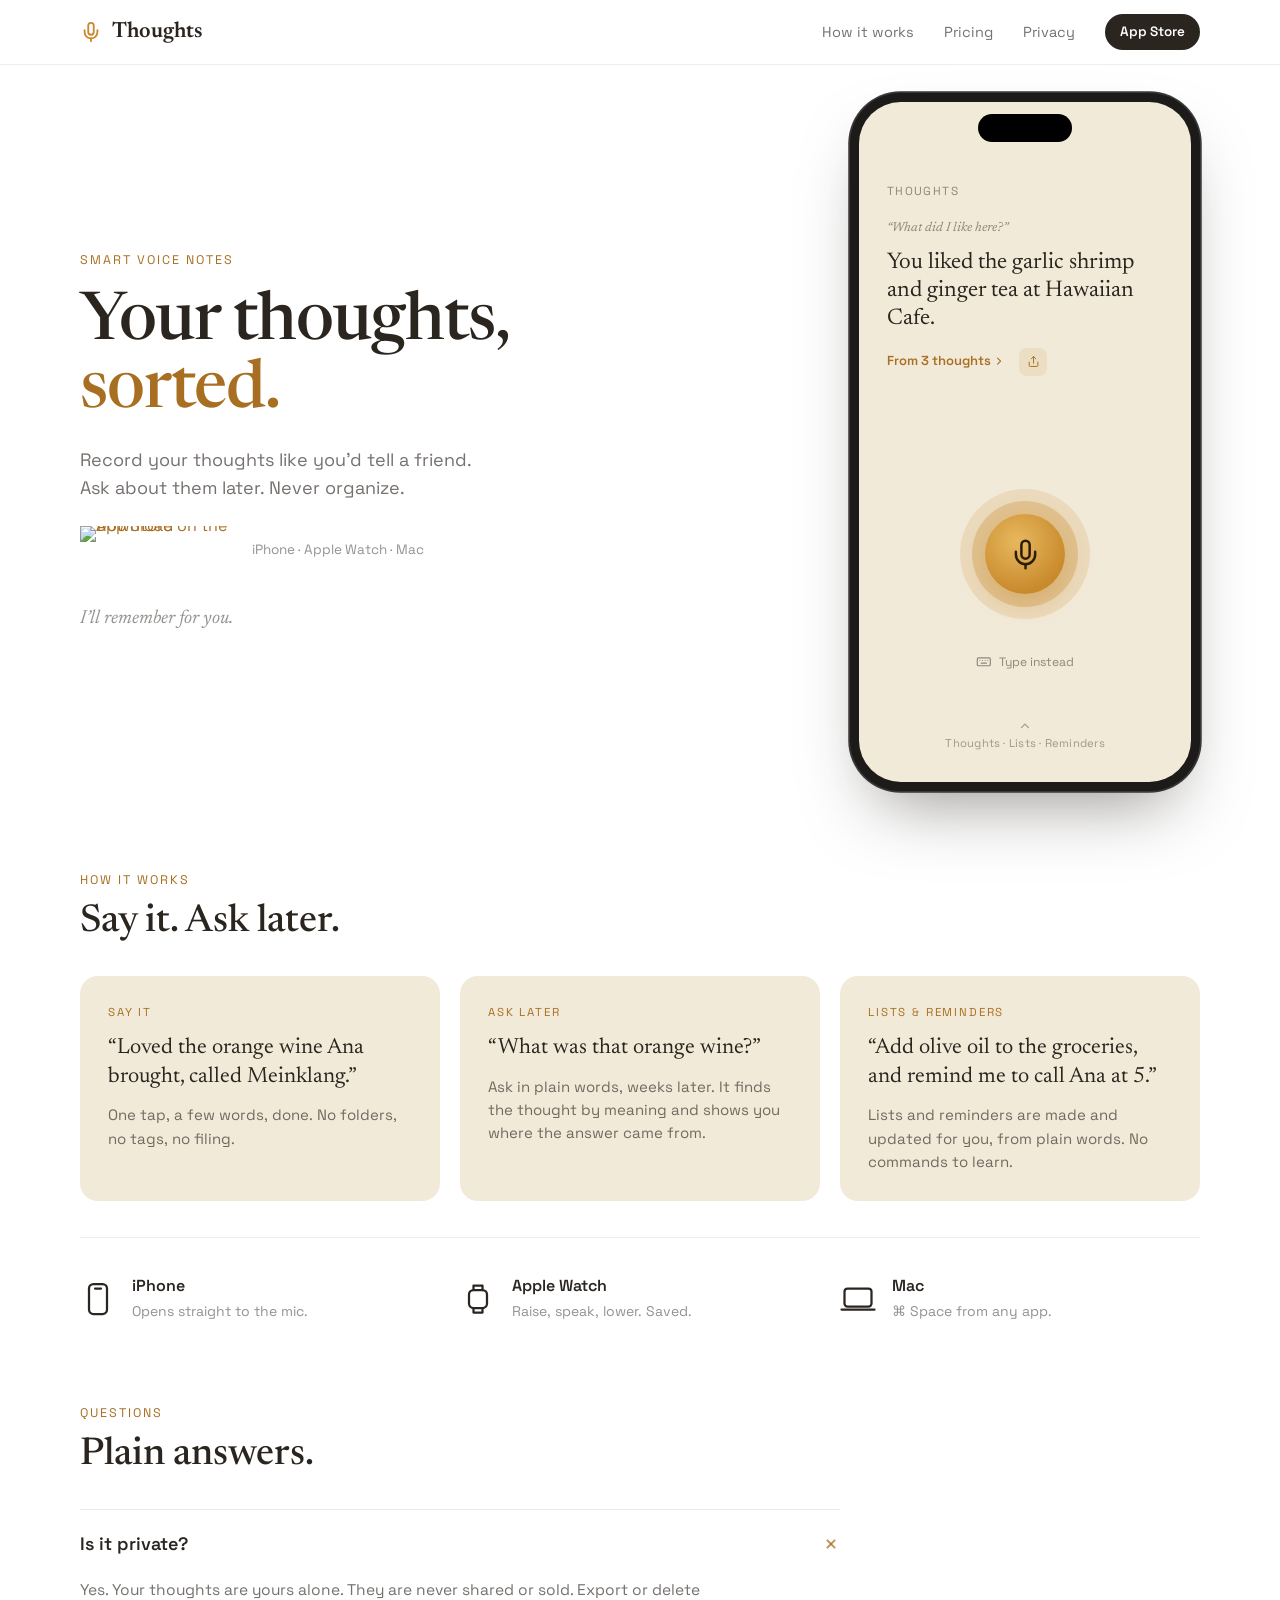
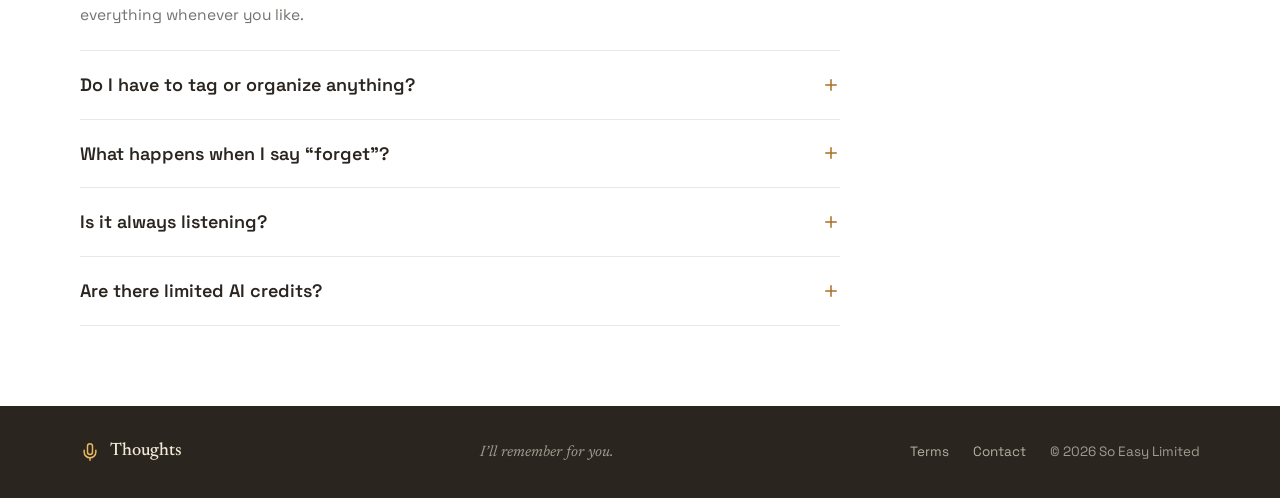
==== index.html @ e825bda6 "Weekly price is dark" ====
<!doctype html>
<html lang="en">
<head>
  <meta charset="utf-8">
  <meta name="viewport" content="width=device-width, initial-scale=1">
  <title>Thoughts — Your thoughts, sorted.</title>
  <meta name="description" content="Thoughts is smart voice notes: say it the way you'd tell a friend, ask for it later the same way. It only answers from what you said.">
  <meta property="og:title" content="Thoughts — Your thoughts, sorted.">
  <meta property="og:description" content="Smart voice notes for iPhone, Apple Watch and Mac. I'll remember for you.">
  <meta property="og:url" content="https://thoughts.help">
  <meta name="theme-color" content="#ffffff">
  <link rel="icon" href="favicon.svg" type="image/svg+xml">
  <link rel="preconnect" href="https://fonts.googleapis.com">
  <link rel="preconnect" href="https://fonts.gstatic.com" crossorigin>
  <link rel="stylesheet" href="https://fonts.googleapis.com/css2?family=Space+Grotesk:wght@400;500;600;700&family=Newsreader:ital,opsz,wght@0,6..72,400;0,6..72,500;0,6..72,600;1,6..72,400;1,6..72,500&display=swap">
  <link rel="stylesheet" href="styles.css">
</head>
<body>

<svg width="0" height="0" style="position:absolute" aria-hidden="true">
  <symbol id="i-mic" viewBox="0 0 24 24"><path d="M12 2a3 3 0 0 0-3 3v7a3 3 0 0 0 6 0V5a3 3 0 0 0-3-3Z"/><path d="M19 10v2a7 7 0 0 1-14 0v-2"/><path d="M12 19v3"/></symbol>
  <symbol id="i-apple" viewBox="0 0 17 20"><path d="M13.9 10.6c0-2.6 2.1-3.8 2.2-3.9-1.2-1.8-3.1-2-3.7-2-1.6-.2-3.1.9-3.9.9-.8 0-2-.9-3.4-.9C3.4 4.8 1.8 5.8.9 7.4c-1.9 3.2-.5 8 1.3 10.6.9 1.3 1.9 2.7 3.3 2.7 1.3-.1 1.8-.9 3.4-.9s2 .9 3.4.8c1.4 0 2.3-1.3 3.2-2.6 1-1.5 1.4-2.9 1.4-3-.1 0-2.9-1.1-3-4.4ZM11.4 3c.7-.9 1.2-2.1 1.1-3.3-1 .1-2.3.7-3 1.6-.7.8-1.3 2-1.1 3.2 1.1.1 2.3-.6 3-1.5Z"/></symbol>
  <symbol id="i-check" viewBox="0 0 24 24"><path d="M20 6 9 17l-5-5"/></symbol>
  <symbol id="i-chev" viewBox="0 0 24 24"><path d="m9 18 6-6-6-6"/></symbol>
  <symbol id="i-pin" viewBox="0 0 24 24"><path d="M20 10c0 6-8 12-8 12s-8-6-8-12a8 8 0 0 1 16 0Z"/><circle cx="12" cy="10" r="3"/></symbol>
  <symbol id="i-kbd" viewBox="0 0 24 24"><rect x="2" y="6" width="20" height="12" rx="2"/><path d="M6 10h.01M10 10h.01M14 10h.01M18 10h.01M8 14h8"/></symbol>
  <symbol id="i-share" viewBox="0 0 24 24"><path d="M12 3v12M8 7l4-4 4 4"/><path d="M4 13v6a2 2 0 0 0 2 2h12a2 2 0 0 0 2-2v-6"/></symbol>
  <symbol id="i-x" viewBox="0 0 24 24"><path d="M18 6 6 18M6 6l12 12"/></symbol>
  <symbol id="i-up" viewBox="0 0 24 24"><path d="m6 15 6-6 6 6"/></symbol>
  <symbol id="i-plus" viewBox="0 0 24 24"><path d="M12 5v14M5 12h14"/></symbol>
</svg>

<header class="nav">
  <div class="wrap">
    <a class="lockup" href="#top" aria-label="Thoughts home">
      <svg><use href="#i-mic"/></svg>
      <b>Thoughts</b>
    </a>
    <nav class="links">
      <a href="#how">How it works</a>
      <a href="pricing.html">Pricing</a>
      <a href="privacy.html">Privacy</a>
      <a class="pill" href="#appstore"><span>App Store</span></a>
    </nav>
  </div>
</header>

<main id="top">

  <section class="hero">
    <div class="wrap hero-grid">
      <div class="hero-copy">
        <p class="kick reveal" style="--d:.05s">Smart voice notes</p>
        <h1 class="reveal" style="--d:.2s">Your thoughts,<br><em>sorted.</em></h1>
        <p class="lede reveal" style="--d:.4s">Record your thoughts like you&rsquo;d tell a friend.<br/>Ask about them later. Never organize.</p>
        <div class="cta reveal" style="--d:.6s">
          <a class="badge" id="appstore" href="#appstore"><img src="https://tools.applemediaservices.com/api/badges/download-on-the-app-store/black/en-us?size=250x83" alt="Download on the App Store" width="150" height="50"></a>
          <span class="platforms">iPhone &middot; Apple Watch &middot; Mac</span>
        </div>
        <p class="tag reveal" style="--d:.8s">I&rsquo;ll remember for you.</p>
      </div>

      <div class="demo">
        
          <div class="phone" id="phone" data-step="0" data-phase="idle">
            <div class="screen">
              <div class="island"></div>
              <div class="appname">Thoughts</div>

              <div class="slot">
                <!-- Interactive demo cards, disabled 2026-09-10 (feedback: keep this page static except the mic). May return in a new format.
                <div class="card" data-show="typing">
                  <div class="well"><span id="typed"></span><i class="caret"></i></div>
                </div>
                -->

                <div class="card on" data-show="answer1">
                  <div class="serif q">&ldquo;What did I like here?&rdquo;</div>
                  <div class="serif ans">You liked the garlic shrimp and ginger tea at Hawaiian Cafe.</div>
                  <div class="row"><span class="src">From 3 thoughts <svg><use href="#i-chev"/></svg></span><span class="share"><svg><use href="#i-share"/></svg></span></div>
                </div>

                <!--
                <div class="card" data-show="saved">
                  <div class="saved"><span class="tick"><svg><use href="#i-check"/></svg></span>Saved</div>
                  <div class="serif ans">I parked on level 3, next to the blue pillar.</div>
                  <div class="row"><span class="src">View thought <svg><use href="#i-chev"/></svg></span></div>
                </div>

                <div class="card" data-show="answer2">
                  <div class="serif q">&ldquo;where did I park&rdquo;</div>
                  <div class="serif ans">Level 3, next to the blue pillar. You told me a moment ago.</div>
                  <div class="row"><span class="src">From 1 thought <svg><use href="#i-chev"/></svg></span><span class="share"><svg><use href="#i-share"/></svg></span></div>
                </div>

                <div class="card" data-show="list">
                  <div class="serif q">&ldquo;Add curtain rods and a bath mat to the IKEA list.&rdquo;</div>
                  <div class="serif ans" style="font-size: 22px">Added. IKEA &ndash; 4 items:</div>
                  <div class="list">
                    <div class="item">Curtain rods <b>new</b></div>
                    <div class="item">Bath mat <b>new</b></div>
                    <div class="item">Kallax shelf</div>
                    <div class="item">Tea lights</div>
                  </div>
                  <div class="row"><span class="chip">Open list</span></div>
                </div>
                -->
              </div>

              <div class="serif tagline" data-show="home">I&rsquo;ll remember for you.</div>

              <button class="mic" id="mic" aria-label="Microphone">
                <span class="ring r3"></span><span class="ring r1"></span><span class="ring r2"></span>
                <span class="core">
                  <span class="eq"><i></i><i></i><i></i><i></i><i></i><i></i><i></i></span>
                  <svg class="glyph"><use href="#i-mic"/></svg>
                </span>
              </button>
              <div class="serif listening">Listening&hellip;</div>
              <div class="rec-actions"><span class="x"><svg><use href="#i-x"/></svg></span><span class="ok"><svg><use href="#i-check"/></svg></span></div>

              <button class="type" id="type"><svg><use href="#i-kbd"/></svg>Type instead</button>

              <div class="bottom"><svg><use href="#i-up"/></svg><span>Thoughts &middot; Lists &middot; Reminders</span></div>

              <!-- Interactive demo affordances, disabled 2026-09-10 (feedback: keep this page static except the mic). May return in a new format.
              <div class="banner over-mic" id="banner-mic"><span>Try it now</span></div>
              <div class="banner over-type" id="banner-type"><span>Try it now</span></div>
              -->
            </div>
          </div>
        <!-- <div class="dots" id="dots"><i></i><i></i><i></i><i></i></div> -->
      </div>
    </div>
  </section>

  <section class="how" id="how">
    <div class="wrap">
      <div class="sec-head">
        <p class="kick">How it works</p>
        <h2>Say it. Ask later.</h2>
      </div>
      <div class="three">
        <div class="card">
          <p class="kick">Say it</p>
          <p class="serif said">&ldquo;Loved the orange wine Ana brought, called Meinklang.&rdquo;</p>
          <p>One tap, a few words, done. No folders, no tags, no filing.</p>
        </div>
        <div class="card">
          <p class="kick">Ask later</p>
          <p class="serif said">&ldquo;What was that orange wine?&rdquo;</p>
          <p>Ask in plain words, weeks later. It finds the thought by meaning and shows you where the answer came from.</p>
        </div>
        <div class="card">
          <p class="kick">Lists &amp; reminders</p>
          <p class="serif said">&ldquo;Add olive oil to the groceries, and remind me to call Ana at 5.&rdquo;</p>
          <p>Lists and reminders are made and updated for you, from plain words. No commands to learn.</p>
        </div>
      </div>

      <div class="devices">
        <div class="dev">
          <svg viewBox="0 0 24 24"><rect x="6" y="2" width="12" height="20" rx="3"/><path d="M10 5h4"/></svg>
          <div><b>iPhone</b><span>Opens straight to the mic.</span></div>
        </div>
        <div class="dev">
          <svg viewBox="0 0 24 24"><rect x="6" y="6" width="12" height="12" rx="3"/><path d="M9 6V3h6v3M9 18v3h6v-3"/></svg>
          <div><b>Apple Watch</b><span>Raise, speak, lower. Saved.</span></div>
        </div>
        <div class="dev">
          <svg viewBox="0 0 24 24"><rect x="3" y="5" width="18" height="12" rx="2"/><path d="M1 19h22"/></svg>
          <div><b>Mac</b><span>&#8984; Space from any app.</span></div>
        </div>
      </div>
    </div>
  </section>

  <section class="faq">
    <div class="wrap">
      <div class="sec-head">
        <p class="kick">Questions</p>
        <h2>Plain answers.</h2>
      </div>
      <div class="qa">
        <details open><summary>Is it private?<svg><use href="#i-plus"/></svg></summary><p>Yes. Your thoughts are yours alone. They are never shared or sold. Export or delete everything whenever you like.</p></details>
        <details><summary>Do I have to tag or organize anything?<svg><use href="#i-plus"/></svg></summary><p>No, just speak or type. Time and place are attached quietly. When you ask, it finds thoughts by meaning, not by exact words.</p></details>
        <details><summary>What happens when I say &ldquo;forget&rdquo;?<svg><use href="#i-plus"/></svg></summary><p>They&rsquo;re forgotten for 30 days in case you change your mind, then are deleted for good.</p></details>
        <details><summary>Is it always listening?<svg><use href="#i-plus"/></svg></summary><p>Never. It records only while you hold the mic. Not in the background, not in meetings.</p></details>
        <details><summary>Are there limited AI credits?<svg><use href="#i-plus"/></svg></summary><p>No, one subscription covers unlimited usage on iPhone, Apple Watch and Mac. See <a href="pricing.html">Pricing</a> for the plans.</p></details>
      </div>
    </div>
  </section>

</main>

<footer class="footer">
  <div class="wrap">
    <div class="lockup"><svg><use href="#i-mic"/></svg><b>Thoughts</b></div>
    <div class="ftag">I&rsquo;ll remember for you.</div>
    <div class="flinks">
      <a href="terms.html">Terms</a>
      <a href="contact.html">Contact</a>
      <span>&copy; 2026 So Easy Limited</span>
    </div>
  </div>
</footer>

<!-- Interactive phone-demo script, disabled 2026-09-10 (feedback: keep the hero page static except the mic). May return in a new format.
<script src="site.js"></script>
-->
</body>
</html>
---- styles.css ----
/* thoughts.help — white ground, Dusk & Ember accents (values from design/brand-kit). */
:root {
  --paper: #f2ead9;
  --paper2: #ede4d1;
  --card: #fdfaf6;
  --ink: #2b2520;
  --ink-65: rgba(43, 37, 32, 0.65);
  --ink-50: rgba(43, 37, 32, 0.5);
  --ink-42: rgba(43, 37, 32, 0.42);
  --hair: rgba(43, 37, 32, 0.1);
  --gold: #c88a2c;
  --gold2: #a86f22;
  --honey: #e8b85e;
  --moss: #94b48c;
  --moss2: #6f9367;
  --micink: #2a1e08;
  --mgrad: radial-gradient(circle at 40% 34%, #e8b85e, #c88a2c 72%);
  --serif: "Newsreader", ui-serif, "New York", Georgia, serif;
  --sans: "Space Grotesk", -apple-system, "Segoe UI", sans-serif;
  --max: 1120px;
  --nav-h: 64px;
  --ps: 0.87;          /* phone scale: 802px chassis × 0.87 ≈ 700px */
}

* { box-sizing: border-box; }
html { scroll-behavior: smooth; }
body { margin: 0; background: #fff; color: var(--ink); font-family: var(--sans); font-size: 16px; line-height: 1.55; -webkit-font-smoothing: antialiased; }
a { color: var(--gold2); text-decoration: none; }
a:hover { color: var(--ink); }
p { margin: 0; }
h1, h2 { font-family: var(--serif); font-weight: 500; margin: 0; }
svg { display: inline-block; fill: none; stroke: currentColor; stroke-width: 1.8; stroke-linecap: round; stroke-linejoin: round; }
button { font-family: inherit; cursor: pointer; }
.serif { font-family: var(--serif); }
.wrap { width: min(var(--max), calc(100% - 48px)); margin: 0 auto; }
.kick { font-size: 12.5px; letter-spacing: 0.16em; text-transform: uppercase; color: var(--gold2); }

/* Nav */
.nav { position: sticky; top: 0; z-index: 10; background: rgba(255, 255, 255, 0.88); backdrop-filter: blur(10px); -webkit-backdrop-filter: blur(10px); border-bottom: 1px solid rgba(43, 37, 32, 0.08); }
.nav .wrap { display: flex; align-items: center; justify-content: space-between; height: var(--nav-h); }
.lockup { display: inline-flex; align-items: center; gap: 10px; color: var(--ink); }
.lockup b { font-family: var(--serif); font-weight: 600; font-size: 22px; }
.nav .lockup svg { width: 22px; height: 22px; stroke: var(--gold); stroke-width: 2; fill: none; }
.links { display: flex; align-items: center; gap: 30px; font-size: 14.5px; }
.links a { color: var(--ink-65); }
.links a:hover { color: var(--ink); }
.pill { display: inline-flex; align-items: center; gap: 7px; background: var(--ink); color: #fff !important; border-radius: 999px; padding: 8px 15px; font-size: 13.5px; font-weight: 600; }
.pill svg { width: 12px; height: 14px; fill: #fff; stroke: none; }

/* Hero */
.hero { padding: 28px 0 40px; }
.hero-grid { display: grid; grid-template-columns: minmax(0, 1.1fr) auto; align-items: center; gap: 48px; }
.hero-copy { display: flex; flex-direction: column; gap: 20px; max-width: 600px; }
h1 { font-size: clamp(44px, 5.2vw, 70px); line-height: 1.02; letter-spacing: -0.015em; }
h1 em { font-style: normal; color: var(--gold2); }
.lede { font-size: 18px; line-height: 1.55; color: var(--ink-65); max-width: 470px; }
.cta { display: flex; align-items: center; gap: 22px; flex-wrap: wrap; margin-top: 4px; }
.badge { display: inline-flex; line-height: 0; }
.badge img { width: 150px; height: 50px; display: block; }
.badge svg { width: 24px; height: 28px; fill: #fff; stroke: none; }
.badge span { display: flex; flex-direction: column; line-height: 1.05; }
.badge small { font-size: 10.5px; opacity: 0.85; }
.badge strong { font-size: 21px; font-weight: 600; letter-spacing: -0.01em; }
.platforms { font-size: 13.5px; color: var(--ink-50); }
.tag { font-family: var(--serif); font-style: italic; font-size: 19px; color: var(--ink-50); margin-top: 8px; }

.reveal { opacity: 0; animation: fadeUp 0.9s cubic-bezier(.2,.7,.2,1) var(--d, 0s) forwards; }
@keyframes fadeUp { from { opacity: 0; transform: translateY(14px); } to { opacity: 1; transform: none; } }
@keyframes phoneIn { from { opacity: 0; transform: translateY(30px); } to { opacity: 1; transform: none; } }
@media (prefers-reduced-motion: reduce) { .reveal, .demo { animation: none !important; opacity: 1 !important; } }

/* Phone (authored at 402×802, scaled with zoom by --ps) */
.demo { display: flex; flex-direction: column; align-items: center; gap: 12px; animation: phoneIn 1.1s cubic-bezier(.2,.7,.2,1) 0.45s both; }
.phone { width: 402px; height: 802px; zoom: var(--ps); border-radius: 58px; background: #1c1b1a; padding: 10px; box-shadow: 0 0 0 2px #3a3836, 0 40px 80px -30px rgba(43, 37, 32, 0.5); }
.screen { position: relative; width: 382px; height: 782px; border-radius: 48px; overflow: hidden; background: var(--paper); font-size: 16px; }
.island { position: absolute; top: 14px; left: 50%; transform: translateX(-50%); width: 108px; height: 32px; border-radius: 18px; background: #000; z-index: 5; }
.appname { position: absolute; top: 92px; left: 32px; font-size: 13.5px; letter-spacing: 0.12em; text-transform: uppercase; color: var(--ink-50); }

.slot { position: absolute; top: 134px; left: 0; right: 0; height: 290px; padding: 0 32px; display: flex; flex-direction: column; justify-content: flex-start; }
.slot .card { display: none; flex-direction: column; gap: 12px; animation: cardin .5s ease both; }
.slot .card.on { display: flex; }
@keyframes cardin { from { transform: translateY(10px); opacity: 0; } to { transform: none; opacity: 1; } }
.slot .home { text-align: center; align-items: center; gap: 10px; }
.slot .big { font-size: 26px; font-weight: 500; line-height: 1.2; }
.slot .sub { font-size: 13px; color: var(--ink-50); }
.slot .label { font-size: 12px; letter-spacing: 0.12em; text-transform: uppercase; color: var(--ink-50); }
.slot .heard { font-size: 23px; line-height: 1.3; }
.caret { display: inline-block; width: 2px; height: 1em; background: var(--gold); margin-left: 3px; vertical-align: -0.15em; animation: blink 1s step-end infinite; }
@keyframes blink { 0%, 100% { opacity: 1; } 50% { opacity: 0; } }
.well { background: var(--paper2); border: 1px solid rgba(200, 138, 44, 0.4); border-radius: 14px; padding: 14px 16px; min-height: 52px; font-size: 16px; line-height: 1.4; }
.slot .q { font-style: italic; font-size: 15px; color: var(--ink-50); }
.slot .ans { font-size: 26px; line-height: 1.25; }
.slot .row { display: flex; align-items: center; gap: 16px; margin-top: 4px; }
.share { width: 32px; height: 32px; border-radius: 9px; background: rgba(200, 138, 44, 0.12); display: inline-flex; align-items: center; justify-content: center; color: var(--gold2); }
.share svg { width: 15px; height: 15px; }
.chip { background: rgba(200, 138, 44, 0.16); color: var(--gold2); font-weight: 600; font-size: 14px; padding: 9px 18px; border-radius: 999px; }
.src { font-size: 15px; font-weight: 600; color: var(--gold2); display: inline-flex; align-items: center; gap: 3px; }
.src svg { width: 14px; height: 14px; stroke-width: 2.2; }
.slot .meta { font-size: 12.5px; color: var(--ink-42); display: inline-flex; align-items: center; gap: 6px; }
.slot .meta svg { width: 13px; height: 13px; stroke-width: 2; }
.saved { display: flex; align-items: center; gap: 10px; font-size: 15px; font-weight: 600; color: var(--gold2); }
.tick { width: 22px; height: 22px; border-radius: 50%; background: var(--gold); display: inline-flex; align-items: center; justify-content: center; }
.tick svg { width: 12px; height: 12px; stroke: #fff; stroke-width: 3; }
.list { display: flex; flex-direction: column; }
.item { display: flex; align-items: center; gap: 8px; font-size: 15px; padding: 7px 2px; border-bottom: 1px solid rgba(43, 37, 32, 0.1); }
.item b { font-size: 11px; color: var(--gold2); font-weight: 600; }

.tagline { position: absolute; top: 300px; left: 0; right: 0; text-align: center; font-style: italic; font-size: 22px; color: var(--ink-50); display: none; }
.tagline.on { display: block; }
.mic { position: absolute; top: 445px; left: 116px; width: 150px; height: 150px; border: 0; background: transparent; padding: 0; display: flex; align-items: center; justify-content: center; }
.ring { position: absolute; border-radius: 50%; }
.r1 { inset: 0; background: rgba(200, 138, 44, 0.16); animation: softpulse 3.6s ease-in-out infinite; }
.r2 { inset: 14px; background: rgba(200, 138, 44, 0.3); animation: softpulse2 3.6s ease-in-out infinite; }
.r3 { inset: -60px; border: 1px solid rgba(200, 138, 44, 0.22); background: radial-gradient(circle, rgba(200, 138, 44, 0.25), transparent 60%); display: none; }
.phone[data-phase="listening"] .r3 { display: block; animation: softpulse 2.4s ease-in-out infinite; }
.phone[data-phase="listening"] .core { background: transparent; box-shadow: 0 0 0 1px rgba(200, 138, 44, 0.3); }
.listening { position: absolute; top: 618px; left: 0; right: 0; justify-content: center; text-align: center; font-style: italic; font-size: 22px; color: var(--ink); display: none; }
.rec-actions { position: absolute; top: 680px; left: 0; right: 0; display: none; justify-content: center; gap: 30px; }
.rec-actions span { width: 54px; height: 54px; border-radius: 50%; display: inline-flex; align-items: center; justify-content: center; }
.rec-actions .x { background: var(--card); color: var(--ink); }
.rec-actions .ok { background: var(--gold); color: #fff; box-shadow: 0 8px 20px rgba(200, 138, 44, 0.35); }
.rec-actions svg { width: 22px; height: 22px; stroke-width: 2.4; }
.phone[data-phase="listening"] .listening, .phone[data-phase="listening"] .rec-actions { display: flex; }
.phone[data-phase="listening"] .type, .phone[data-phase="listening"] .bottom, .phone[data-phase="listening"] .appname { display: none; }
@keyframes softpulse { 0%, 100% { transform: scale(1); opacity: .45; } 50% { transform: scale(1.16); opacity: .85; } }
@keyframes softpulse2 { 0%, 100% { transform: scale(1.06); opacity: .3; } 50% { transform: scale(1.28); opacity: .6; } }
.core { position: relative; width: 92px; height: 92px; border-radius: 50%; background: var(--mgrad); box-shadow: 0 10px 30px rgba(200, 138, 44, 0.35); display: flex; align-items: center; justify-content: center; }
.core .glyph { width: 38px; height: 38px; stroke: var(--micink); }
.eq { display: none; align-items: center; gap: 4px; height: 30px; }
.eq i { width: 5px; border-radius: 3px; background: var(--gold); animation: eq .7s ease-in-out infinite; }
.eq { gap: 5px; height: 40px; }
.eq i:nth-child(1) { height: 12px; } .eq i:nth-child(2) { height: 22px; animation-delay: .1s; } .eq i:nth-child(3) { height: 40px; animation-delay: .2s; } .eq i:nth-child(4) { height: 28px; animation-delay: .3s; } .eq i:nth-child(5) { height: 36px; animation-delay: .4s; } .eq i:nth-child(6) { height: 18px; animation-delay: .5s; } .eq i:nth-child(7) { height: 10px; animation-delay: .6s; }
@keyframes eq { 0%, 100% { transform: scaleY(.4); } 50% { transform: scaleY(1); } }
.phone[data-phase="listening"] .eq { display: flex; }
.phone[data-phase="listening"] .glyph { display: none; }

.type { position: absolute; top: 622px; left: 0; right: 0; margin: 0 auto; width: 180px; height: 44px; border: 0; background: transparent; display: flex; align-items: center; justify-content: center; gap: 8px; font-size: 14px; color: var(--ink-50); }
.type svg { width: 18px; height: 18px; }
.bottom { position: absolute; bottom: 34px; left: 0; right: 0; display: flex; flex-direction: column; align-items: center; gap: 2px; font-size: 13px; letter-spacing: 0.02em; color: var(--ink-42); }
.bottom svg { width: 16px; height: 16px; stroke-width: 2; }

.banner { position: absolute; left: 0; right: 0; display: none; justify-content: center; pointer-events: none; z-index: 8; animation: nudge 1.6s ease-in-out infinite; }
.banner.on { display: flex; }
.banner span { position: relative; background: var(--ink); color: #fff; font-size: 13px; font-weight: 600; padding: 9px 16px; border-radius: 999px; box-shadow: 0 8px 24px rgba(43, 37, 32, 0.3); }
.banner span::after { content: ""; position: absolute; left: 50%; width: 12px; height: 12px; background: var(--ink); transform: translateX(-50%) rotate(45deg); border-radius: 2px; }
.over-mic { top: 397px; }
.over-mic span::after { bottom: -5px; }
.over-type { top: 672px; }
.over-type span::after { top: -5px; }
@keyframes nudge { 0%, 100% { transform: translateY(0); } 50% { transform: translateY(-5px); } }

.dots { display: flex; gap: 8px; }
.dots i { width: 8px; height: 8px; border-radius: 50%; background: rgba(43, 37, 32, 0.15); transition: background .3s; }
.dots i.on { background: var(--gold); }

/* How it works */
.how { padding: 40px 0 64px; }
.sec-head { display: flex; flex-direction: column; gap: 10px; max-width: 640px; margin-bottom: 32px; }
h2 { font-size: clamp(30px, 3vw, 40px); line-height: 1.15; }
.three { display: grid; grid-template-columns: repeat(3, minmax(0, 1fr)); gap: 20px; }
.three .card { background: var(--paper); border-radius: 18px; padding: 28px; display: flex; flex-direction: column; gap: 12px; }
.three .kick { font-size: 11.5px; }
.said { font-size: 22px; line-height: 1.3; }
.three p:last-child { font-size: 15px; line-height: 1.55; color: var(--ink-65); }
.devices { display: grid; grid-template-columns: repeat(3, minmax(0, 1fr)); gap: 20px; border-top: 1px solid rgba(43, 37, 32, 0.08); margin-top: 36px; padding-top: 36px; }
.dev { display: flex; align-items: center; gap: 16px; }
.dev svg { width: 36px; height: 36px; stroke-width: 1.5; flex: none; }
.dev b { display: block; font-size: 16px; font-weight: 600; }
.dev span { font-size: 14px; color: var(--ink-50); }

/* FAQ */
.faq { padding: 16px 0 80px; }
.qa { max-width: 760px; border-top: 1px solid var(--hair); }
.qa details { border-bottom: 1px solid var(--hair); }
.qa summary { list-style: none; cursor: pointer; display: flex; align-items: center; justify-content: space-between; gap: 16px; padding: 20px 0; font-size: 18px; font-weight: 600; }
.qa summary::-webkit-details-marker { display: none; }
.qa summary svg { width: 18px; height: 18px; stroke: var(--gold2); stroke-width: 2; flex: none; transition: transform .2s ease; }
.qa details[open] summary svg { transform: rotate(45deg); }
.qa p { font-size: 15.5px; line-height: 1.6; color: var(--ink-65); padding: 0 0 22px; max-width: 640px; }

/* Footer */
.footer { background: var(--ink); color: rgba(242, 234, 217, 0.6); padding: 32px 0; }
.footer .wrap { display: flex; align-items: center; justify-content: space-between; gap: 20px; flex-wrap: wrap; }
.footer .lockup { color: var(--paper); }
.footer .lockup svg { width: 20px; height: 20px; stroke: var(--honey); }
.footer .lockup b { font-size: 18px; font-weight: 500; }
.ftag { font-family: var(--serif); font-style: italic; font-size: 15px; }
.flinks { display: flex; gap: 24px; font-size: 13.5px; }
.flinks a { color: rgba(242, 234, 217, 0.7); }
.flinks a:hover { color: #fff; }

/* Responsive */
@media (max-height: 860px) and (min-width: 900px) { :root { --ps: 0.72; } .hero { padding-top: 18px; } }
@media (max-width: 1100px) { :root { --ps: 0.72; } .hero-grid { gap: 28px; } }
@media (max-width: 900px) {
  .hero { padding: 24px 0 32px; }
  .hero-grid { grid-template-columns: 1fr; justify-items: center; text-align: center; gap: 36px; }
  .hero-copy { align-items: center; max-width: 560px; }
  .cta { justify-content: center; }
  .lede { max-width: 520px; }
  :root { --ps: 0.78; }
  .links a:not(.pill) { display: none; }
  .three, .devices { grid-template-columns: 1fr; }
  .footer .wrap { flex-direction: column; align-items: flex-start; gap: 12px; }
}
@media (max-width: 480px) {
  :root { --ps: 0.62; }
  .wrap { width: calc(100% - 32px); }
  h1 { font-size: 42px; }
  .lede { font-size: 16.5px; }
  .three .card { padding: 22px; }
  .flinks { flex-wrap: wrap; gap: 14px; }
}

/* ---------- Sub-pages (pricing / privacy / terms) ---------- */
.page { padding: 40px 0 80px; }
.page-head { display: flex; flex-direction: column; gap: 12px; max-width: 720px; margin-bottom: 36px; }
.page-head h1 { font-size: clamp(38px, 4.4vw, 56px); }
.page-head .lede { max-width: 560px; }
.meta { font-size: 13.5px; color: var(--ink-50); }

/* Pricing */
.plans { display: grid; grid-template-columns: repeat(2, minmax(0, 1fr)); gap: 20px; max-width: 760px; }
.plan { position: relative; background: var(--paper); border-radius: 22px; padding: 30px 28px 28px; display: flex; flex-direction: column; gap: 14px; }
.plan.best { background: var(--ink); color: var(--paper); }
.plan .kick { font-size: 11.5px; }
.plan.best .kick { color: var(--honey); }
.plan .price { font-family: var(--serif); font-size: 54px; line-height: 1; letter-spacing: -0.02em; font-weight: 500; }
.plan .price small { font-family: var(--sans); font-size: 15px; letter-spacing: 0; color: var(--ink-50); margin-left: 6px; }
.plan.best .price small { color: rgba(242, 234, 217, 0.6); }
.plan .note { font-size: 14.5px; line-height: 1.5; color: var(--ink-65); }
.plan.best .note { color: rgba(242, 234, 217, 0.72); }
.save { position: absolute; top: 22px; right: 22px; background: var(--gold); color: var(--micink); font-size: 12px; font-weight: 700; letter-spacing: 0.06em; text-transform: uppercase; padding: 6px 11px; border-radius: 999px; }
.plan .badge { margin-top: 8px; }
.latte { font-family: var(--serif); font-style: italic; font-size: clamp(22px, 2.6vw, 30px); color: var(--ink-65); margin: 40px 0 8px; max-width: 640px; line-height: 1.3; }
.includes { display: grid; grid-template-columns: repeat(3, minmax(0, 1fr)); gap: 18px; margin: 36px 0 0; max-width: 960px; }
.inc { display: flex; gap: 12px; align-items: flex-start; }
.inc svg { width: 22px; height: 22px; stroke: var(--gold2); stroke-width: 2.2; flex: none; margin-top: 2px; }
.inc b { display: block; font-size: 15.5px; font-weight: 600; }
.inc span { font-size: 14px; color: var(--ink-50); line-height: 1.5; }
.fine { max-width: 720px; margin-top: 40px; padding-top: 24px; border-top: 1px solid var(--hair); font-size: 13.5px; line-height: 1.6; color: var(--ink-50); display: flex; flex-direction: column; gap: 8px; }
.page .qa { margin-top: 48px; }

/* Contact form */
.contact-form { max-width: 480px; background: var(--card); border: 1px solid var(--hair); border-radius: 22px; padding: 30px 28px; display: flex; flex-direction: column; gap: 18px; }
#contact-fields { border: 0; margin: 0; padding: 0; min-width: 0; display: flex; flex-direction: column; gap: 18px; }
.field { display: flex; flex-direction: column; gap: 7px; }
.field label { font-size: 12.5px; letter-spacing: 0.06em; text-transform: uppercase; color: var(--ink-50); }
.field input, .field textarea { width: 100%; box-sizing: border-box; font-family: var(--sans); font-size: 15.5px; color: var(--ink); background: var(--paper); border: 1px solid var(--hair); border-radius: 12px; padding: 12px 14px; }
.field input:focus, .field textarea:focus { outline: 2px solid var(--gold); outline-offset: 1px; }
.field textarea { resize: vertical; min-height: 110px; }
.hp-field { position: absolute; left: -9999px; width: 1px; height: 1px; overflow: hidden; }
.contact-form .pill { border: 0; text-align: center; justify-content: center; font-size: 14.5px; padding: 12px 18px; }
.contact-form .meta { text-align: center; }
.contact-done { max-width: 480px; margin-top: 20px; display: flex; align-items: center; gap: 12px; background: var(--ink); color: var(--paper); border-radius: 22px; padding: 22px 26px; font-size: 16px; line-height: 1.5; }
.contact-done p { margin: 0; }
.contact-done-mark { flex: none; width: 22px; height: 22px; fill: none; stroke: var(--gold); stroke-width: 2.4; stroke-linecap: round; stroke-linejoin: round; }
[hidden] { display: none !important; }

/* Legal prose */
.legal { display: grid; grid-template-columns: 220px minmax(0, 1fr); gap: 56px; align-items: start; }
.toc { position: sticky; top: calc(var(--nav-h) + 24px); display: flex; flex-direction: column; gap: 8px; font-size: 13.5px; }
.toc .kick { margin-bottom: 6px; }
.toc a { color: var(--ink-50); line-height: 1.35; }
.toc a:hover { color: var(--ink); }
.prose { max-width: 720px; font-size: 16px; line-height: 1.65; }
.prose h2 { font-size: 26px; margin: 44px 0 12px; scroll-margin-top: calc(var(--nav-h) + 20px); }
.prose h2:first-child { margin-top: 0; }
.prose h3 { font-family: var(--sans); font-size: 16px; font-weight: 600; margin: 24px 0 6px; }
.prose p { margin: 0 0 14px; color: var(--ink); }
.prose p.soft, .prose li.soft { color: var(--ink-65); }
.prose ul, .prose ol { margin: 0 0 14px; padding-left: 22px; }
.prose li { margin: 0 0 6px; }
.prose li::marker { color: var(--gold2); }
.prose .summary { background: var(--paper); border-radius: 18px; padding: 22px 26px; margin: 0 0 8px; }
.prose .summary p { margin: 0 0 6px; }
.prose .summary ul { margin: 8px 0 0; }
.prose .summary li { margin-bottom: 4px; }
.prose .callout { border-left: 3px solid var(--gold); padding: 4px 0 4px 18px; margin: 18px 0; color: var(--ink-65); font-size: 15px; }
.prose table { width: 100%; border-collapse: collapse; font-size: 14.5px; margin: 6px 0 20px; }
.prose th, .prose td { text-align: left; vertical-align: top; padding: 10px 12px 10px 0; border-bottom: 1px solid var(--hair); }
.prose th { font-size: 12px; letter-spacing: 0.12em; text-transform: uppercase; color: var(--ink-50); font-weight: 600; }
.prose td b { font-weight: 600; }
.tbl { overflow-x: auto; }
.prose code { font-family: ui-monospace, SFMono-Regular, Menlo, monospace; font-size: 0.92em; background: var(--paper2); padding: 1px 6px; border-radius: 6px; }

@media (max-width: 900px) {
  .legal { grid-template-columns: 1fr; gap: 24px; }
  .toc { position: static; flex-direction: row; flex-wrap: wrap; gap: 6px 16px; padding-bottom: 16px; border-bottom: 1px solid var(--hair); }
  .toc .kick { width: 100%; }
  .includes { grid-template-columns: 1fr 1fr; }
}
@media (max-width: 600px) {
  .plans, .includes { grid-template-columns: 1fr; }
  .plan .price { font-size: 46px; }
}
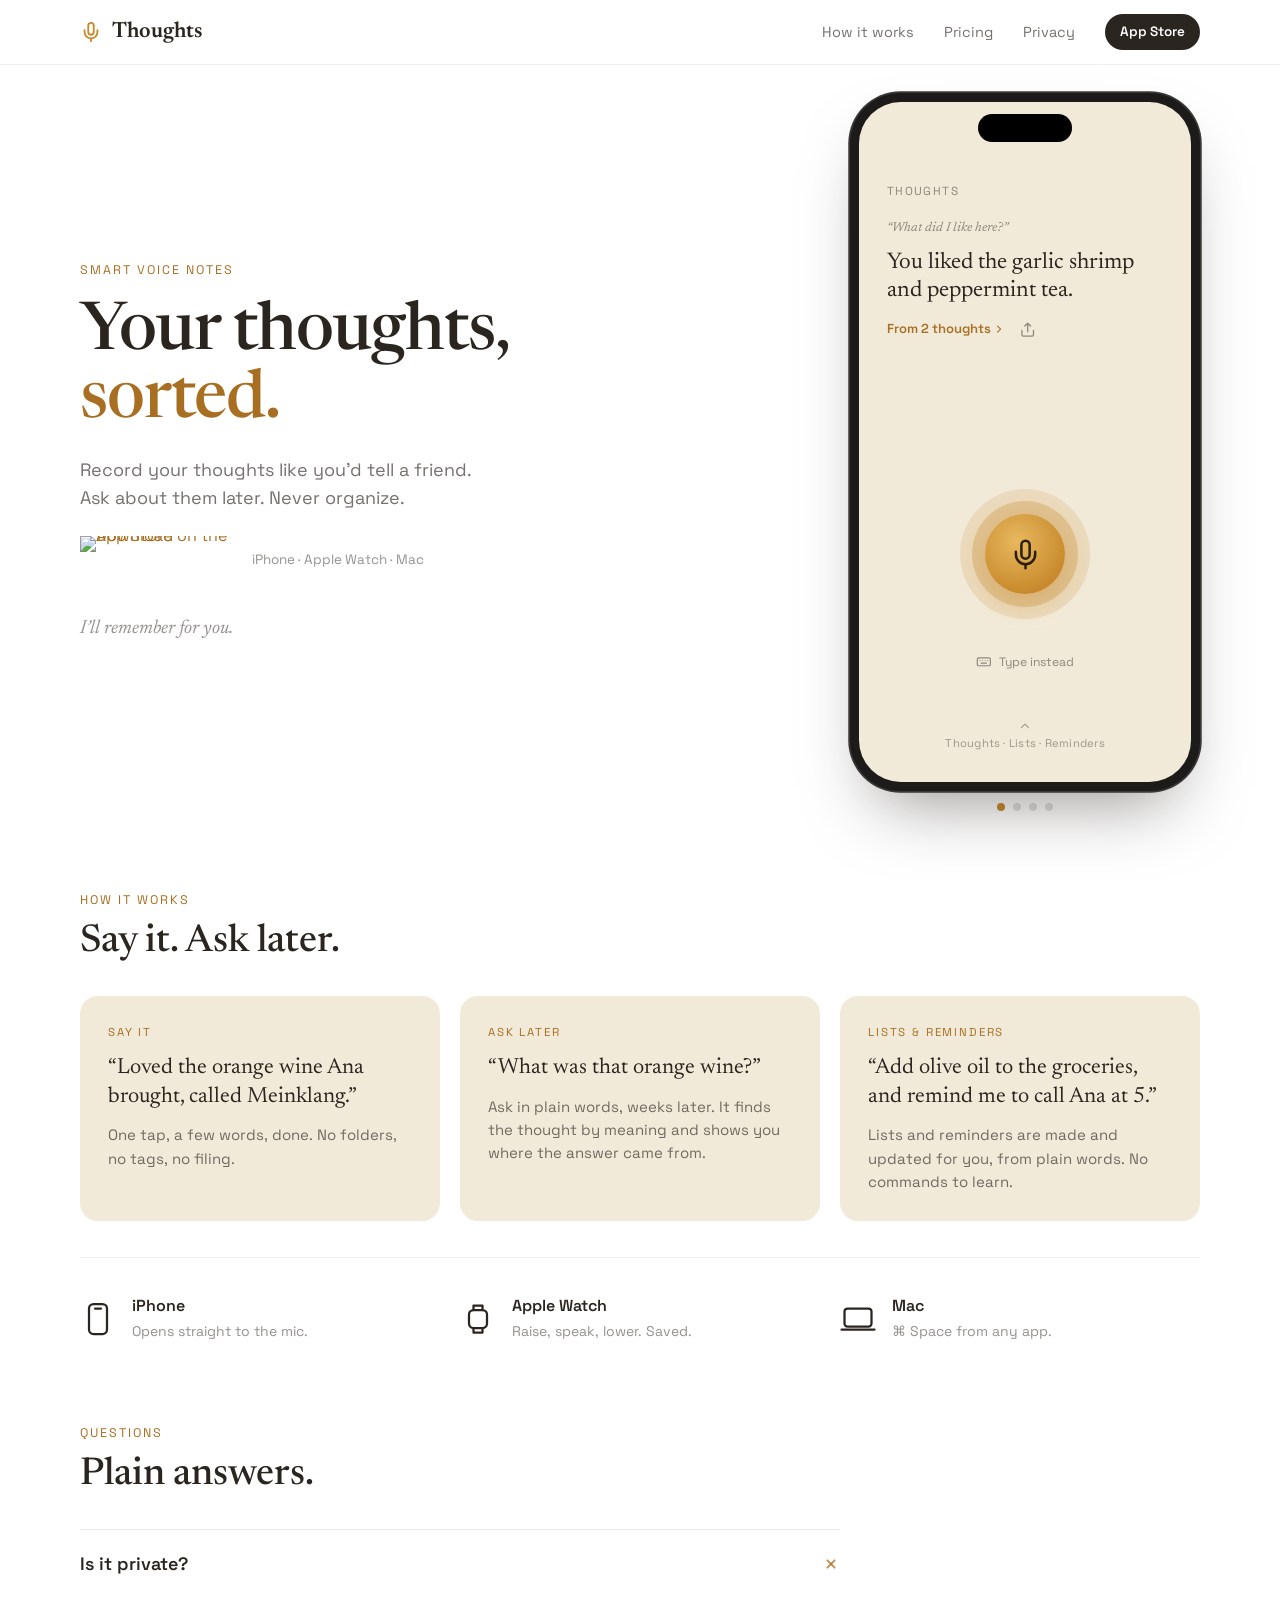
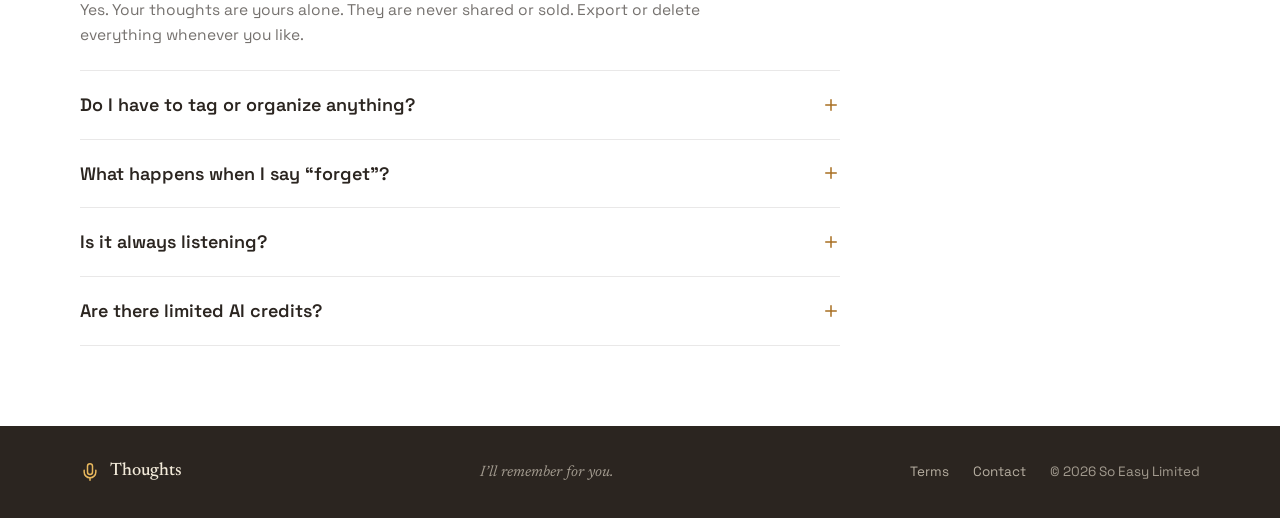
==== commit 744032a8: "Carousel of examples" ====
--- a/index.html
+++ b/index.html
@@ -14,6 +14,7 @@
   <link rel="preconnect" href="https://fonts.gstatic.com" crossorigin>
   <link rel="stylesheet" href="https://fonts.googleapis.com/css2?family=Space+Grotesk:wght@400;500;600;700&family=Newsreader:ital,opsz,wght@0,6..72,400;0,6..72,500;0,6..72,600;1,6..72,400;1,6..72,500&display=swap">
   <link rel="stylesheet" href="styles.css">
+  <script src="analytics.js" defer></script>
 </head>
 <body>
 
@@ -27,6 +28,13 @@
   <symbol id="i-share" viewBox="0 0 24 24"><path d="M12 3v12M8 7l4-4 4 4"/><path d="M4 13v6a2 2 0 0 0 2 2h12a2 2 0 0 0 2-2v-6"/></symbol>
   <symbol id="i-x" viewBox="0 0 24 24"><path d="M18 6 6 18M6 6l12 12"/></symbol>
   <symbol id="i-up" viewBox="0 0 24 24"><path d="m6 15 6-6 6 6"/></symbol>
+  <symbol id="i-mic-dark" viewBox="0 0 24 24"><rect x="9" y="2.5" width="6" height="11" rx="3"/><path d="M5.5 11a6.5 6.5 0 0 0 13 0M12 17.5V21"/></symbol>
+  <symbol id="i-list" viewBox="0 0 24 24"><path d="m9 11 3 3L22 4"/><path d="M21 12v7a2 2 0 0 1-2 2H5a2 2 0 0 1-2-2V5a2 2 0 0 1 2-2h11"/></symbol>
+  <symbol id="i-bell" viewBox="0 0 24 24"><path d="M6 8a6 6 0 0 1 12 0c0 7 3 9 3 9H3s3-2 3-9"/><path d="M10.3 21a1.94 1.94 0 0 0 3.4 0"/></symbol>
+  <symbol id="i-trash" viewBox="0 0 24 24"><path d="M3 6h18M19 6v14a2 2 0 0 1-2 2H7a2 2 0 0 1-2-2V6M8 6V4a2 2 0 0 1 2-2h4a2 2 0 0 1 2 2v2"/></symbol>
+  <symbol id="i-back" viewBox="0 0 24 24"><path d="m15 18-6-6 6-6"/></symbol>
+  <symbol id="i-cloud" viewBox="0 0 24 24"><path d="M17.5 19H9a7 7 0 1 1 6.71-9h1.79a4.5 4.5 0 1 1 0 9Z"/></symbol>
+  <symbol id="i-more" viewBox="0 0 24 24"><path d="M5 12h.01M12 12h.01M19 12h.01" stroke-width="3"/></symbol>
   <symbol id="i-plus" viewBox="0 0 24 24"><path d="M12 5v14M5 12h14"/></symbol>
 </svg>
 
@@ -63,73 +71,130 @@
       <div class="demo">
         
           <div class="phone" id="phone" data-step="0" data-phase="idle">
+            <div class="island"></div>
+
+            <!-- 1: ask by place -->
+            <div class="screen on">
+              <div class="appname">Thoughts</div>
+              <div class="slot">
+                <div class="card on">
+                  <div class="serif q">&ldquo;What did I like here?&rdquo;</div>
+                  <div class="serif ans">You liked the garlic shrimp and peppermint tea.</div>
+                  <div class="row"><span class="src">From 2 thoughts <svg><use href="#i-chev"/></svg></span><span class="share"><svg><use href="#i-share"/></svg></span></div>
+                </div>
+              </div>
+              <div class="mic" aria-hidden="true">
+                <span class="ring r1"></span><span class="ring r2"></span>
+                <span class="core"><svg class="glyph"><use href="#i-mic"/></svg></span>
+              </div>
+              <div class="type"><svg><use href="#i-kbd"/></svg>Type instead</div>
+              <div class="bottom"><svg><use href="#i-up"/></svg><span>Thoughts &middot; Lists &middot; Reminders</span></div>
+            </div>
+
+            <!-- 2: one sentence, three things done -->
+            <div class="screen multi">
+              <div class="appname">Thoughts</div>
+              <div class="slot">
+                <div class="card on">
+                  <div class="saved"><span class="tick"><svg><use href="#i-check"/></svg></span>Saved &middot; 3 things done</div>
+                  <div class="serif ans">It&rsquo;s Maya&rsquo;s birthday on Saturday. Remind me Thursday to get a gift. And I need ice cream from Costco.</div>
+                  <div class="did"><span class="ico"><svg><use href="#i-list"/></svg></span><div><small>Added to Tasks</small>get a gift for Maya&rsquo;s birthday</div></div>
+                  <div class="did"><span class="ico"><svg><use href="#i-list"/></svg></span><div><small>Added to Costco</small>ice cream</div></div>
+                  <div class="row"><span class="chip when"><svg><use href="#i-bell"/></svg>Thursday &bull; 10am</span><span class="change">Change time</span></div>
+                </div>
+              </div>
+              <div class="mic" aria-hidden="true">
+                <span class="ring r1"></span><span class="ring r2"></span>
+                <span class="core"><svg class="glyph"><use href="#i-mic"/></svg></span>
+              </div>
+              <div class="type"><svg><use href="#i-kbd"/></svg>Type instead</div>
+              <div class="bottom"><svg><use href="#i-up"/></svg><span>Thoughts &middot; Lists &middot; Reminders</span></div>
+            </div>
+
+            <!-- 3: dark mode -->
+            <div class="screen dark">
+              <div class="appname">Thoughts</div>
+              <div class="slot">
+                <div class="card on">
+                  <div class="saved"><span class="tick"><svg><use href="#i-check"/></svg></span>Saved</div>
+                  <div class="ans">Loved the orange wine Ana brought, called Meinklang.</div>
+                  <div class="row"><span class="src">View thought <svg><use href="#i-chev"/></svg></span></div>
+                </div>
+              </div>
+              <div class="mic" aria-hidden="true">
+                <span class="halo"></span>
+                <span class="core"><svg class="glyph"><use href="#i-mic-dark"/></svg></span>
+              </div>
+              <div class="type"><svg><use href="#i-kbd"/></svg>Type instead</div>
+              <div class="bottom"><svg><use href="#i-up"/></svg><span>Thoughts &middot; Lists &middot; Reminders</span></div>
+            </div>
+
+            <!-- 4: a list (contains the wine saved in slide 3) -->
+            <div class="screen listview">
+              <div class="lhead"><svg><use href="#i-back"/></svg><span class="serif">Wines to remember</span><svg><use href="#i-share"/></svg><svg><use href="#i-trash"/></svg></div>
+              <div class="checks">
+                <div><i></i>Villa Maria, Hawkes Bay</div>
+                <div><i></i>Oyster Bay Sauvignon Blanc</div>
+                <div><i></i>Gazela vinho verde</div>
+                <div><i></i>Koshu, Ch&acirc;teau Mercian</div>
+                <div><i></i>Meinklang - that orange one</div>
+                <div class="add"><i><svg><use href="#i-plus"/></svg></i>Add an item&hellip;</div>
+              </div>
+              <div class="tabs">
+                <span><svg><use href="#i-cloud"/></svg>Thoughts</span>
+                <span class="cur"><svg><use href="#i-list"/></svg>Lists</span>
+                <span class="tabmic"><svg><use href="#i-mic"/></svg></span>
+                <span><svg><use href="#i-bell"/></svg>Reminders</span>
+                <span><svg><use href="#i-more"/></svg>More</span>
+              </div>
+            </div>
+
+            <!-- Spare slides. To use one: move it out of this comment, anywhere among the slides above. Dots are made by the script. Nothing else to change.
+
+            [Home, light]
+            <div class="screen home">
+              <div class="appname">Thoughts</div>
+              <div class="serif tagline">I&rsquo;ll remember for you.</div>
+              <div class="mic" aria-hidden="true">
+                <span class="ring r1"></span><span class="ring r2"></span>
+                <span class="core"><svg class="glyph"><use href="#i-mic"/></svg></span>
+              </div>
+              <div class="type"><svg><use href="#i-kbd"/></svg>Type instead</div>
+              <div class="bottom"><svg><use href="#i-up"/></svg><span>Thoughts &middot; Lists &middot; Reminders</span></div>
+            </div>
+
+            [Home, dark]
+            <div class="screen home dark">
+              <div class="appname">Thoughts</div>
+              <div class="serif tagline">I&rsquo;ll remember for you.</div>
+              <div class="mic" aria-hidden="true">
+                <span class="halo"></span>
+                <span class="core"><svg class="glyph"><use href="#i-mic-dark"/></svg></span>
+              </div>
+              <div class="type"><svg><use href="#i-kbd"/></svg>Type instead</div>
+              <div class="bottom"><svg><use href="#i-up"/></svg><span>Thoughts &middot; Lists &middot; Reminders</span></div>
+            </div>
+
+            [Restaurants answer]
             <div class="screen">
-              <div class="island"></div>
-              <div class="appname">Thoughts</div>
-
-              <div class="slot">
-                <!-- Interactive demo cards, disabled 2026-09-10 (feedback: keep this page static except the mic). May return in a new format.
-                <div class="card" data-show="typing">
-                  <div class="well"><span id="typed"></span><i class="caret"></i></div>
-                </div>
-                -->
-
-                <div class="card on" data-show="answer1">
-                  <div class="serif q">&ldquo;What did I like here?&rdquo;</div>
-                  <div class="serif ans">You liked the garlic shrimp and ginger tea at Hawaiian Cafe.</div>
+              <div class="appname">Thoughts</div>
+              <div class="slot">
+                <div class="card on">
+                  <div class="serif q">&ldquo;What are the restaurants I wanted to try?&rdquo;</div>
+                  <div class="serif ans">You wanted to try Paris Butter, Ragtag in Westmere, and Bria in Grey Lynn.</div>
                   <div class="row"><span class="src">From 3 thoughts <svg><use href="#i-chev"/></svg></span><span class="share"><svg><use href="#i-share"/></svg></span></div>
                 </div>
-
-                <!--
-                <div class="card" data-show="saved">
-                  <div class="saved"><span class="tick"><svg><use href="#i-check"/></svg></span>Saved</div>
-                  <div class="serif ans">I parked on level 3, next to the blue pillar.</div>
-                  <div class="row"><span class="src">View thought <svg><use href="#i-chev"/></svg></span></div>
-                </div>
-
-                <div class="card" data-show="answer2">
-                  <div class="serif q">&ldquo;where did I park&rdquo;</div>
-                  <div class="serif ans">Level 3, next to the blue pillar. You told me a moment ago.</div>
-                  <div class="row"><span class="src">From 1 thought <svg><use href="#i-chev"/></svg></span><span class="share"><svg><use href="#i-share"/></svg></span></div>
-                </div>
-
-                <div class="card" data-show="list">
-                  <div class="serif q">&ldquo;Add curtain rods and a bath mat to the IKEA list.&rdquo;</div>
-                  <div class="serif ans" style="font-size: 22px">Added. IKEA &ndash; 4 items:</div>
-                  <div class="list">
-                    <div class="item">Curtain rods <b>new</b></div>
-                    <div class="item">Bath mat <b>new</b></div>
-                    <div class="item">Kallax shelf</div>
-                    <div class="item">Tea lights</div>
-                  </div>
-                  <div class="row"><span class="chip">Open list</span></div>
-                </div>
-                -->
-              </div>
-
-              <div class="serif tagline" data-show="home">I&rsquo;ll remember for you.</div>
-
-              <button class="mic" id="mic" aria-label="Microphone">
-                <span class="ring r3"></span><span class="ring r1"></span><span class="ring r2"></span>
-                <span class="core">
-                  <span class="eq"><i></i><i></i><i></i><i></i><i></i><i></i><i></i></span>
-                  <svg class="glyph"><use href="#i-mic"/></svg>
-                </span>
-              </button>
-              <div class="serif listening">Listening&hellip;</div>
-              <div class="rec-actions"><span class="x"><svg><use href="#i-x"/></svg></span><span class="ok"><svg><use href="#i-check"/></svg></span></div>
-
-              <button class="type" id="type"><svg><use href="#i-kbd"/></svg>Type instead</button>
-
-              <div class="bottom"><svg><use href="#i-up"/></svg><span>Thoughts &middot; Lists &middot; Reminders</span></div>
-
-              <!-- Interactive demo affordances, disabled 2026-09-10 (feedback: keep this page static except the mic). May return in a new format.
-              <div class="banner over-mic" id="banner-mic"><span>Try it now</span></div>
-              <div class="banner over-type" id="banner-type"><span>Try it now</span></div>
-              -->
-            </div>
+              </div>
+              <div class="mic" aria-hidden="true">
+                <span class="ring r1"></span><span class="ring r2"></span>
+                <span class="core"><svg class="glyph"><use href="#i-mic"/></svg></span>
+              </div>
+              <div class="type"><svg><use href="#i-kbd"/></svg>Type instead</div>
+              <div class="bottom"><svg><use href="#i-up"/></svg><span>Thoughts &middot; Lists &middot; Reminders</span></div>
+            </div>
+            -->
           </div>
-        <!-- <div class="dots" id="dots"><i></i><i></i><i></i><i></i></div> -->
+        <div class="dots" id="dots"></div>
       </div>
     </div>
   </section>
@@ -205,6 +270,23 @@
   </div>
 </footer>
 
+<script>
+(function () {
+  var SLIDE_MS = 6000; // time each slide shows. Fade time is the .screen transition in styles.css
+  var s = document.querySelectorAll('#phone .screen'), dots = document.getElementById('dots'), n = 0, t;
+  s.forEach(function (el, i) { el.classList.toggle('on', i === 0); dots.appendChild(document.createElement('i')); });
+  var d = dots.querySelectorAll('i');
+  d[0].classList.add('on');
+  function go(i) { s[n].classList.remove('on'); d[n].classList.remove('on'); n = i % s.length; s[n].classList.add('on'); d[n].classList.add('on'); }
+  function stop() { clearInterval(t); }
+  function start() { stop(); t = setInterval(function () { go(n + 1); }, SLIDE_MS); }
+  d.forEach(function (el, i) { el.addEventListener('click', function () { go(i); start(); }); });
+  var p = document.getElementById('phone');
+  p.addEventListener('mouseenter', stop); p.addEventListener('mouseleave', start);
+  start();
+})();
+</script>
+
 <!-- Interactive phone-demo script, disabled 2026-09-10 (feedback: keep the hero page static except the mic). May return in a new format.
 <script src="site.js"></script>
 -->
--- a/styles.css
+++ b/styles.css
@@ -71,9 +71,10 @@
 
 /* Phone (authored at 402×802, scaled with zoom by --ps) */
 .demo { display: flex; flex-direction: column; align-items: center; gap: 12px; animation: phoneIn 1.1s cubic-bezier(.2,.7,.2,1) 0.45s both; }
-.phone { width: 402px; height: 802px; zoom: var(--ps); border-radius: 58px; background: #1c1b1a; padding: 10px; box-shadow: 0 0 0 2px #3a3836, 0 40px 80px -30px rgba(43, 37, 32, 0.5); }
-.screen { position: relative; width: 382px; height: 782px; border-radius: 48px; overflow: hidden; background: var(--paper); font-size: 16px; }
-.island { position: absolute; top: 14px; left: 50%; transform: translateX(-50%); width: 108px; height: 32px; border-radius: 18px; background: #000; z-index: 5; }
+.phone { position: relative; width: 402px; height: 802px; zoom: var(--ps); border-radius: 58px; background: #1c1b1a; padding: 10px; box-shadow: 0 0 0 2px #3a3836, 0 40px 80px -30px rgba(43, 37, 32, 0.5); }
+.screen { position: absolute; top: 10px; left: 10px; opacity: 0; transition: opacity 1.2s ease; width: 382px; height: 782px; border-radius: 48px; overflow: hidden; background: var(--paper); font-size: 16px; }
+.screen.on { opacity: 1; z-index: 1; }
+.island { position: absolute; top: 24px; left: 50%; transform: translateX(-50%); width: 108px; height: 32px; border-radius: 18px; background: #000; z-index: 5; }
 .appname { position: absolute; top: 92px; left: 32px; font-size: 13.5px; letter-spacing: 0.12em; text-transform: uppercase; color: var(--ink-50); }
 
 .slot { position: absolute; top: 134px; left: 0; right: 0; height: 290px; padding: 0 32px; display: flex; flex-direction: column; justify-content: flex-start; }
@@ -91,8 +92,8 @@
 .slot .q { font-style: italic; font-size: 15px; color: var(--ink-50); }
 .slot .ans { font-size: 26px; line-height: 1.25; }
 .slot .row { display: flex; align-items: center; gap: 16px; margin-top: 4px; }
-.share { width: 32px; height: 32px; border-radius: 9px; background: rgba(200, 138, 44, 0.12); display: inline-flex; align-items: center; justify-content: center; color: var(--gold2); }
-.share svg { width: 15px; height: 15px; }
+.share { display: inline-flex; color: var(--ink-50); }
+.share svg { width: 20px; height: 20px; }
 .chip { background: rgba(200, 138, 44, 0.16); color: var(--gold2); font-weight: 600; font-size: 14px; padding: 9px 18px; border-radius: 999px; }
 .src { font-size: 15px; font-weight: 600; color: var(--gold2); display: inline-flex; align-items: center; gap: 3px; }
 .src svg { width: 14px; height: 14px; stroke-width: 2.2; }
@@ -105,8 +106,7 @@
 .item { display: flex; align-items: center; gap: 8px; font-size: 15px; padding: 7px 2px; border-bottom: 1px solid rgba(43, 37, 32, 0.1); }
 .item b { font-size: 11px; color: var(--gold2); font-weight: 600; }
 
-.tagline { position: absolute; top: 300px; left: 0; right: 0; text-align: center; font-style: italic; font-size: 22px; color: var(--ink-50); display: none; }
-.tagline.on { display: block; }
+.tagline { position: absolute; top: 268px; left: 0; right: 0; text-align: center; font-style: italic; font-size: 22px; color: var(--ink-50); }
 .mic { position: absolute; top: 445px; left: 116px; width: 150px; height: 150px; border: 0; background: transparent; padding: 0; display: flex; align-items: center; justify-content: center; }
 .ring { position: absolute; border-radius: 50%; }
 .r1 { inset: 0; background: rgba(200, 138, 44, 0.16); animation: softpulse 3.6s ease-in-out infinite; }
@@ -150,8 +150,57 @@
 @keyframes nudge { 0%, 100% { transform: translateY(0); } 50% { transform: translateY(-5px); } }
 
 .dots { display: flex; gap: 8px; }
-.dots i { width: 8px; height: 8px; border-radius: 50%; background: rgba(43, 37, 32, 0.15); transition: background .3s; }
+.dots i { cursor: pointer; width: 8px; height: 8px; border-radius: 50%; background: rgba(43, 37, 32, 0.15); transition: background .3s; }
 .dots i.on { background: var(--gold); }
+
+/* Carousel slide: multi capture */
+.multi .slot { top: 126px; }
+.multi .slot .card { gap: 10px; }
+.multi .slot .ans { font-size: 21px; }
+.multi .mic { top: 462px; }
+.did { display: flex; align-items: center; gap: 12px; background: rgba(200, 138, 44, 0.09); border-radius: 14px; padding: 9px 12px; font-size: 15px; line-height: 1.3; }
+.did small { display: block; font-size: 10.5px; letter-spacing: 0.1em; text-transform: uppercase; color: var(--ink-50); }
+.did .ico { flex: none; width: 30px; height: 30px; border-radius: 8px; background: rgba(200, 138, 44, 0.14); color: var(--gold); display: inline-flex; align-items: center; justify-content: center; }
+.did .ico svg { width: 16px; height: 16px; }
+.chip.when { display: inline-flex; align-items: center; gap: 8px; padding: 8px 14px; }
+.chip.when svg { width: 15px; height: 15px; }
+.change { font-size: 14px; color: var(--ink-50); text-decoration: underline; }
+
+/* Carousel slide: home (mic sits higher, under the tagline) */
+.home .mic { top: 332px; }
+.home .type { top: 536px; }
+.dark .tagline { font-family: ui-serif, "New York", Georgia, serif; }
+
+/* Carousel slide: list */
+.lhead { position: absolute; top: 84px; left: 20px; right: 22px; display: flex; align-items: center; gap: 14px; color: var(--ink-50); }
+.lhead svg { width: 22px; height: 22px; flex: none; }
+.lhead svg:first-child { color: var(--ink); stroke-width: 2.2; }
+.lhead span { flex: 1; font-size: 25px; color: var(--ink); line-height: 1.1; }
+.checks { position: absolute; top: 140px; left: 22px; right: 22px; font-size: 16px; }
+.checks div { display: flex; align-items: center; gap: 14px; padding: 15px 0; border-bottom: 1px solid var(--hair); }
+.checks i { flex: none; width: 24px; height: 24px; border-radius: 7px; border: 2px solid rgba(43, 37, 32, 0.35); display: inline-flex; align-items: center; justify-content: center; }
+.checks .add { color: var(--ink-42); border-bottom: 0; }
+.checks .add i { border-style: dashed; border-width: 1.5px; }
+.checks .add svg { width: 12px; height: 12px; }
+.tabs { position: absolute; left: 0; right: 0; bottom: 0; height: 104px; padding: 18px 8px 0; border-top: 1px solid var(--hair); display: grid; grid-template-columns: repeat(5, 1fr); justify-items: center; align-items: start; font-size: 10.5px; color: var(--ink-42); }
+.tabs span { display: flex; flex-direction: column; align-items: center; gap: 5px; }
+.tabs svg { width: 23px; height: 23px; stroke-width: 1.6; }
+.tabs .cur { color: var(--gold); }
+.tabs .tabmic { width: 60px; height: 60px; margin-top: -24px; border-radius: 50%; background: var(--mgrad); color: var(--micink); justify-content: center; box-shadow: 0 8px 18px rgba(200, 138, 44, 0.3); }
+.tabs .tabmic svg { width: 26px; height: 26px; stroke-width: 1.8; }
+
+/* Carousel slide: dark mode ("Dusk & Ember", values from ThoughtsKit Theme.swift + BigMic.swift) */
+.screen.dark { --ink: #ededf6; --ink-50: #a3a3b1; --ink-42: #797986; --gold: #ffcc8e; --gold2: #fcbc7c; --micink: #1e1d2d; --sans: -apple-system, "SF Pro Text", "Segoe UI", sans-serif; background: radial-gradient(130% 55% at 50% 0, #28263c, #0e0e1a 75%); color: var(--ink); font-family: var(--sans); }
+.dark .slot .ans { font-size: 20px; line-height: 1.35; }
+.dark .tick svg { stroke: var(--micink); }
+.dark .core { width: 118px; height: 118px; background: radial-gradient(112px circle at 36% 30%, #fff1cc 0, #ffaf68 44%, #f58d7c 100%); border: 1px solid rgba(255, 255, 255, 0.25); box-shadow: 0 0 44px rgba(255, 175, 104, 0.6), 0 10px 30px rgba(1, 1, 5, 0.7); }
+.dark .core .glyph { width: 44px; height: 44px; stroke-width: 1.9; }
+.halo { position: absolute; inset: 16px; border-radius: 50%; animation: halo 3.6s ease-out infinite; }
+@keyframes halo { from { box-shadow: 0 0 0 0 rgba(255, 175, 104, 0.33); } to { box-shadow: 0 0 0 34px rgba(255, 175, 104, 0); } }
+.dark .type { width: 172px; border-radius: 999px; background: rgba(255, 255, 255, 0.05); top: 630px; }
+.home.dark .type { top: 540px; }
+
+@media (prefers-reduced-motion: reduce) { .screen { transition: none; } .halo, .ring { animation: none; } }
 
 /* How it works */
 .how { padding: 40px 0 64px; }
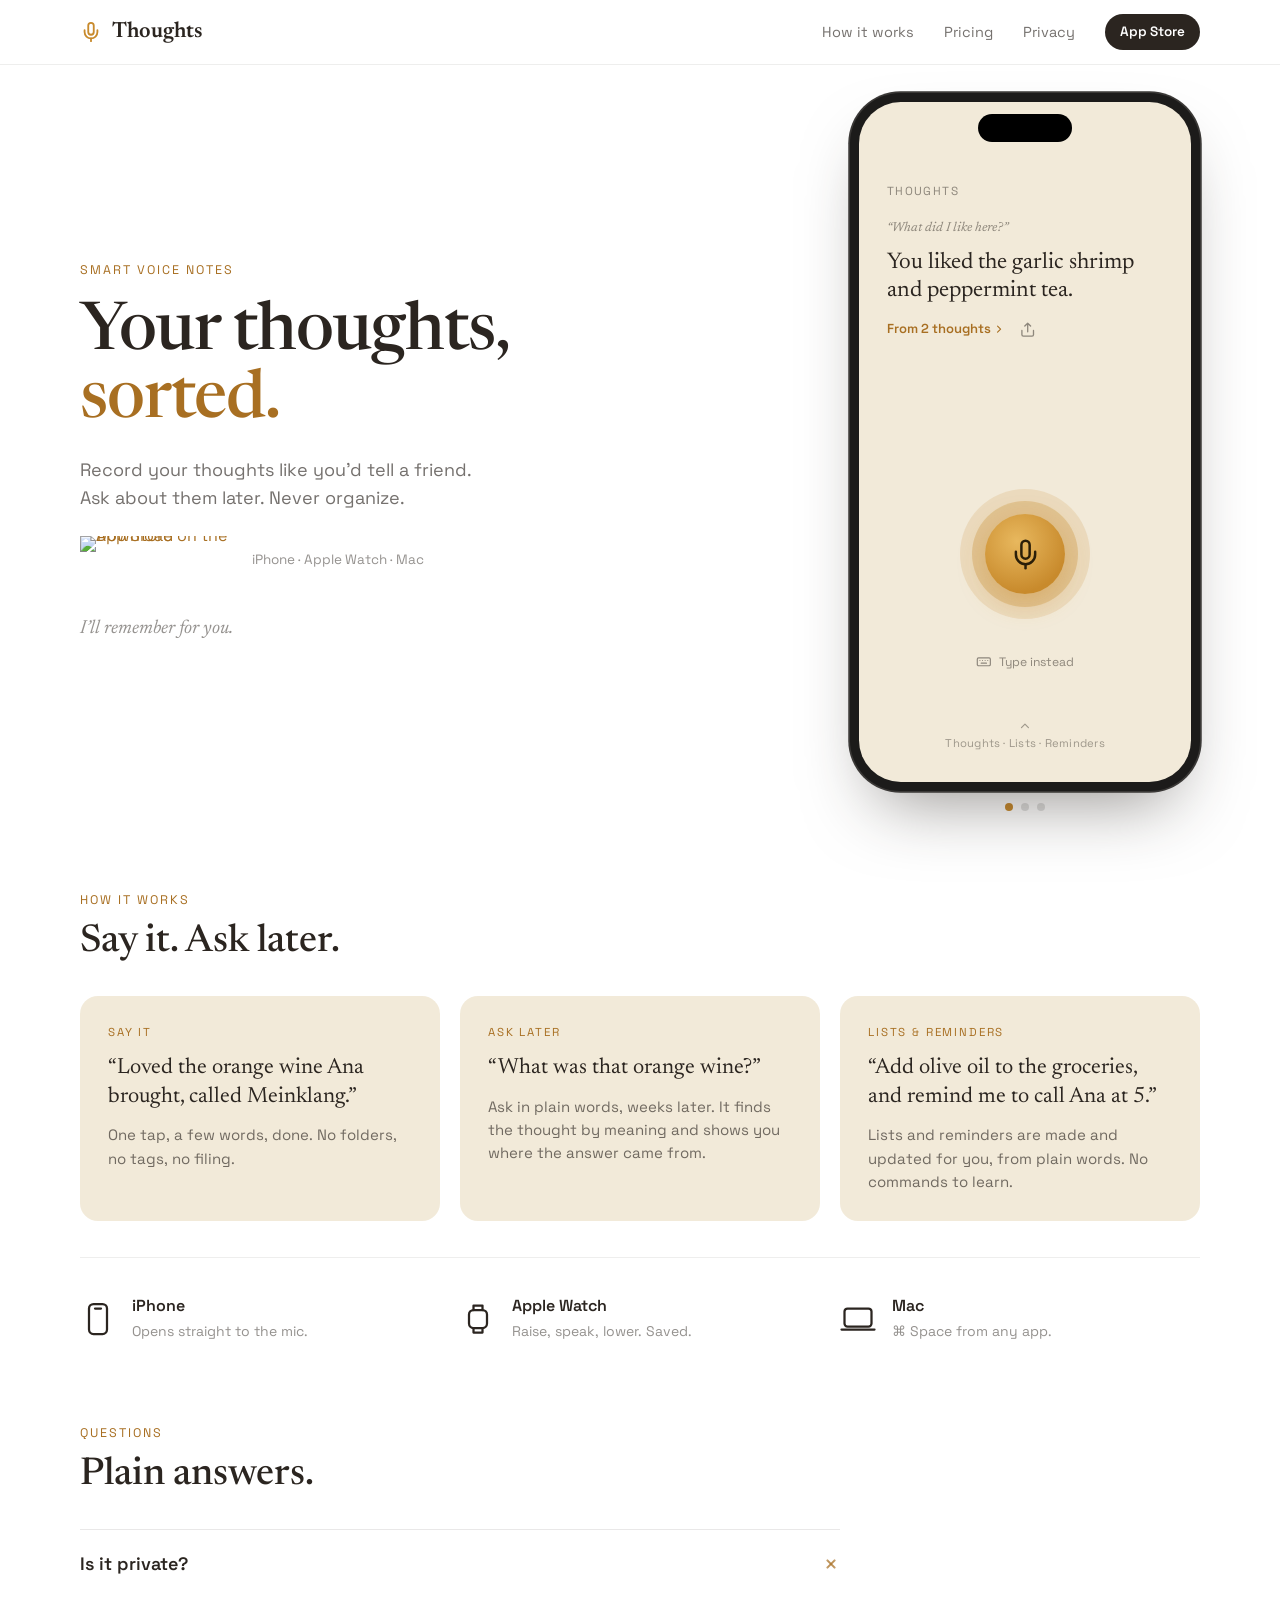
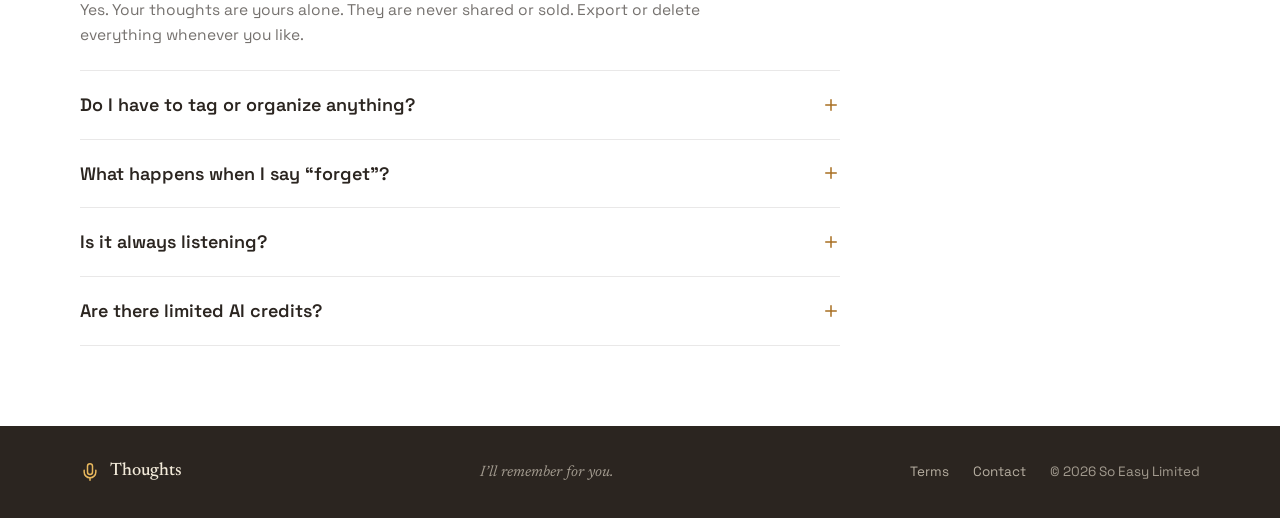
==== commit be77b2c6: "Carousel: Remove saving wine in dark mode" ====
--- a/index.html
+++ b/index.html
@@ -73,7 +73,9 @@
           <div class="phone" id="phone" data-step="0" data-phase="idle">
             <div class="island"></div>
 
-            <!-- 1: ask by place -->
+            <!-- CAROUSEL -->
+
+            <!-- ask by place -->
             <div class="screen on">
               <div class="appname">Thoughts</div>
               <div class="slot">
@@ -91,7 +93,7 @@
               <div class="bottom"><svg><use href="#i-up"/></svg><span>Thoughts &middot; Lists &middot; Reminders</span></div>
             </div>
 
-            <!-- 2: one sentence, three things done -->
+            <!-- multi: one sentence, three things done -->
             <div class="screen multi">
               <div class="appname">Thoughts</div>
               <div class="slot">
@@ -111,25 +113,7 @@
               <div class="bottom"><svg><use href="#i-up"/></svg><span>Thoughts &middot; Lists &middot; Reminders</span></div>
             </div>
 
-            <!-- 3: dark mode -->
-            <div class="screen dark">
-              <div class="appname">Thoughts</div>
-              <div class="slot">
-                <div class="card on">
-                  <div class="saved"><span class="tick"><svg><use href="#i-check"/></svg></span>Saved</div>
-                  <div class="ans">Loved the orange wine Ana brought, called Meinklang.</div>
-                  <div class="row"><span class="src">View thought <svg><use href="#i-chev"/></svg></span></div>
-                </div>
-              </div>
-              <div class="mic" aria-hidden="true">
-                <span class="halo"></span>
-                <span class="core"><svg class="glyph"><use href="#i-mic-dark"/></svg></span>
-              </div>
-              <div class="type"><svg><use href="#i-kbd"/></svg>Type instead</div>
-              <div class="bottom"><svg><use href="#i-up"/></svg><span>Thoughts &middot; Lists &middot; Reminders</span></div>
-            </div>
-
-            <!-- 4: a list (contains the wine saved in slide 3) -->
+            <!-- a list -->
             <div class="screen listview">
               <div class="lhead"><svg><use href="#i-back"/></svg><span class="serif">Wines to remember</span><svg><use href="#i-share"/></svg><svg><use href="#i-trash"/></svg></div>
               <div class="checks">
@@ -149,7 +133,7 @@
               </div>
             </div>
 
-            <!-- Spare slides. To use one: move it out of this comment, anywhere among the slides above. Dots are made by the script. Nothing else to change.
+            <!-- Spare slides.
 
             [Home, light]
             <div class="screen home">
@@ -192,6 +176,25 @@
               <div class="type"><svg><use href="#i-kbd"/></svg>Type instead</div>
               <div class="bottom"><svg><use href="#i-up"/></svg><span>Thoughts &middot; Lists &middot; Reminders</span></div>
             </div>
+
+            [Save wine, dark]
+            <div class="screen dark">
+              <div class="appname">Thoughts</div>
+              <div class="slot">
+                <div class="card on">
+                  <div class="saved"><span class="tick"><svg><use href="#i-check"/></svg></span>Saved</div>
+                  <div class="ans">Loved the orange wine Ana brought, called Meinklang.</div>
+                  <div class="row"><span class="src">View thought <svg><use href="#i-chev"/></svg></span></div>
+                </div>
+              </div>
+              <div class="mic" aria-hidden="true">
+                <span class="halo"></span>
+                <span class="core"><svg class="glyph"><use href="#i-mic-dark"/></svg></span>
+              </div>
+              <div class="type"><svg><use href="#i-kbd"/></svg>Type instead</div>
+              <div class="bottom"><svg><use href="#i-up"/></svg><span>Thoughts &middot; Lists &middot; Reminders</span></div>
+            </div>
+
             -->
           </div>
         <div class="dots" id="dots"></div>
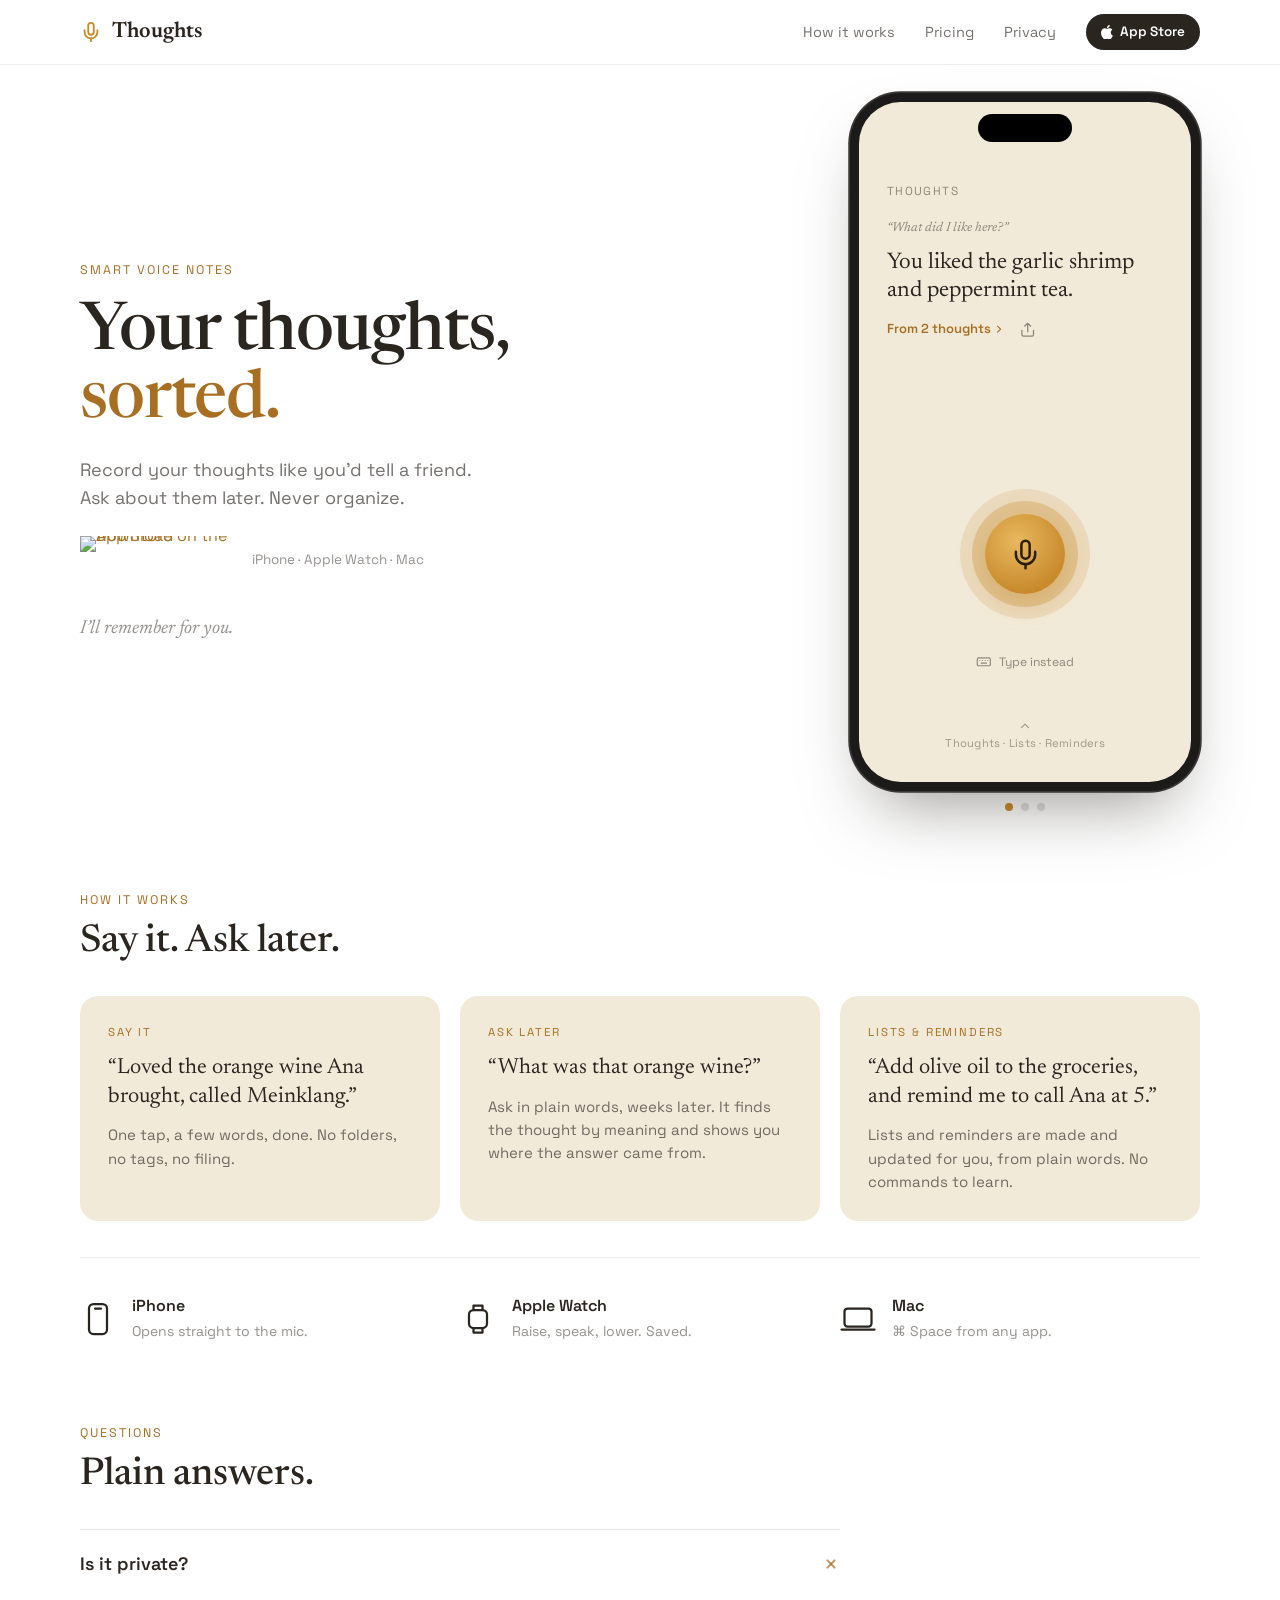
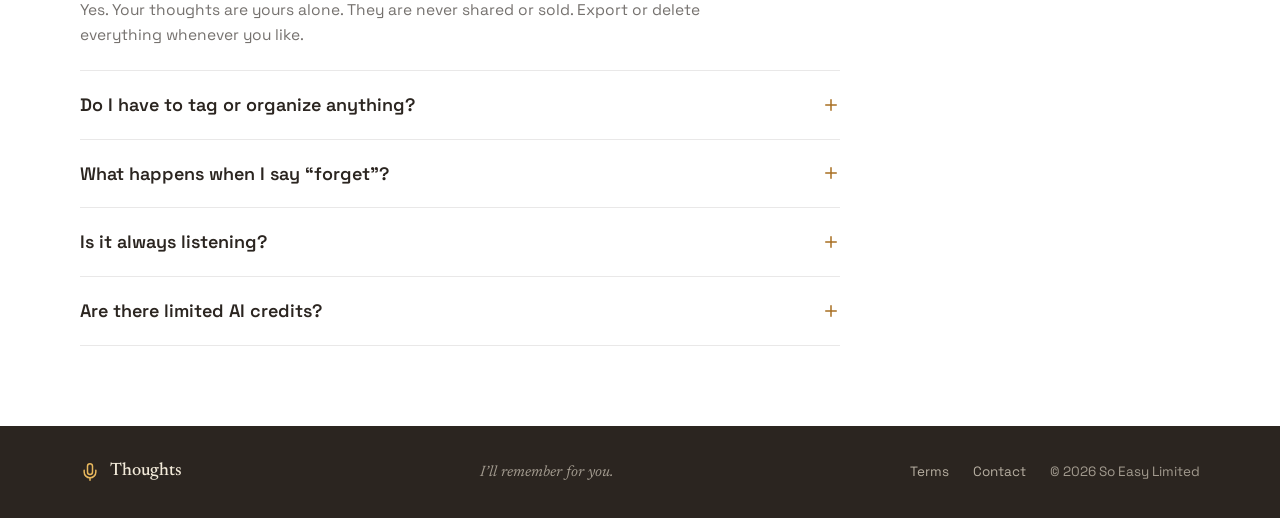
==== commit 6970beff: "App Store link!; Apple logo in header; #top scrolls all the way up" ====
--- a/index.html
+++ b/index.html
@@ -40,7 +40,7 @@
 
 <header class="nav">
   <div class="wrap">
-    <a class="lockup" href="#top" aria-label="Thoughts home">
+    <a class="lockup" href="#top" onclick="event.preventDefault();window.scrollTo({top:0,behavior:'smooth'})" aria-label="Thoughts home">
       <svg><use href="#i-mic"/></svg>
       <b>Thoughts</b>
     </a>
@@ -48,7 +48,7 @@
       <a href="#how">How it works</a>
       <a href="pricing.html">Pricing</a>
       <a href="privacy.html">Privacy</a>
-      <a class="pill" href="#appstore"><span>App Store</span></a>
+      <a class="pill" href="https://apps.apple.com/us/app/thoughts-easy-voice-memory/id6809778958"><svg><use href="#i-apple"/></svg><span>App Store</span></a>
     </nav>
   </div>
 </header>
@@ -62,7 +62,7 @@
         <h1 class="reveal" style="--d:.2s">Your thoughts,<br><em>sorted.</em></h1>
         <p class="lede reveal" style="--d:.4s">Record your thoughts like you&rsquo;d tell a friend.<br/>Ask about them later. Never organize.</p>
         <div class="cta reveal" style="--d:.6s">
-          <a class="badge" id="appstore" href="#appstore"><img src="https://tools.applemediaservices.com/api/badges/download-on-the-app-store/black/en-us?size=250x83" alt="Download on the App Store" width="150" height="50"></a>
+          <a class="badge" id="appstore" href="https://apps.apple.com/us/app/thoughts-easy-voice-memory/id6809778958"><img src="https://tools.applemediaservices.com/api/badges/download-on-the-app-store/black/en-us?size=250x83" alt="Download on the App Store" width="150" height="50"></a>
           <span class="platforms">iPhone &middot; Apple Watch &middot; Mac</span>
         </div>
         <p class="tag reveal" style="--d:.8s">I&rsquo;ll remember for you.</p>
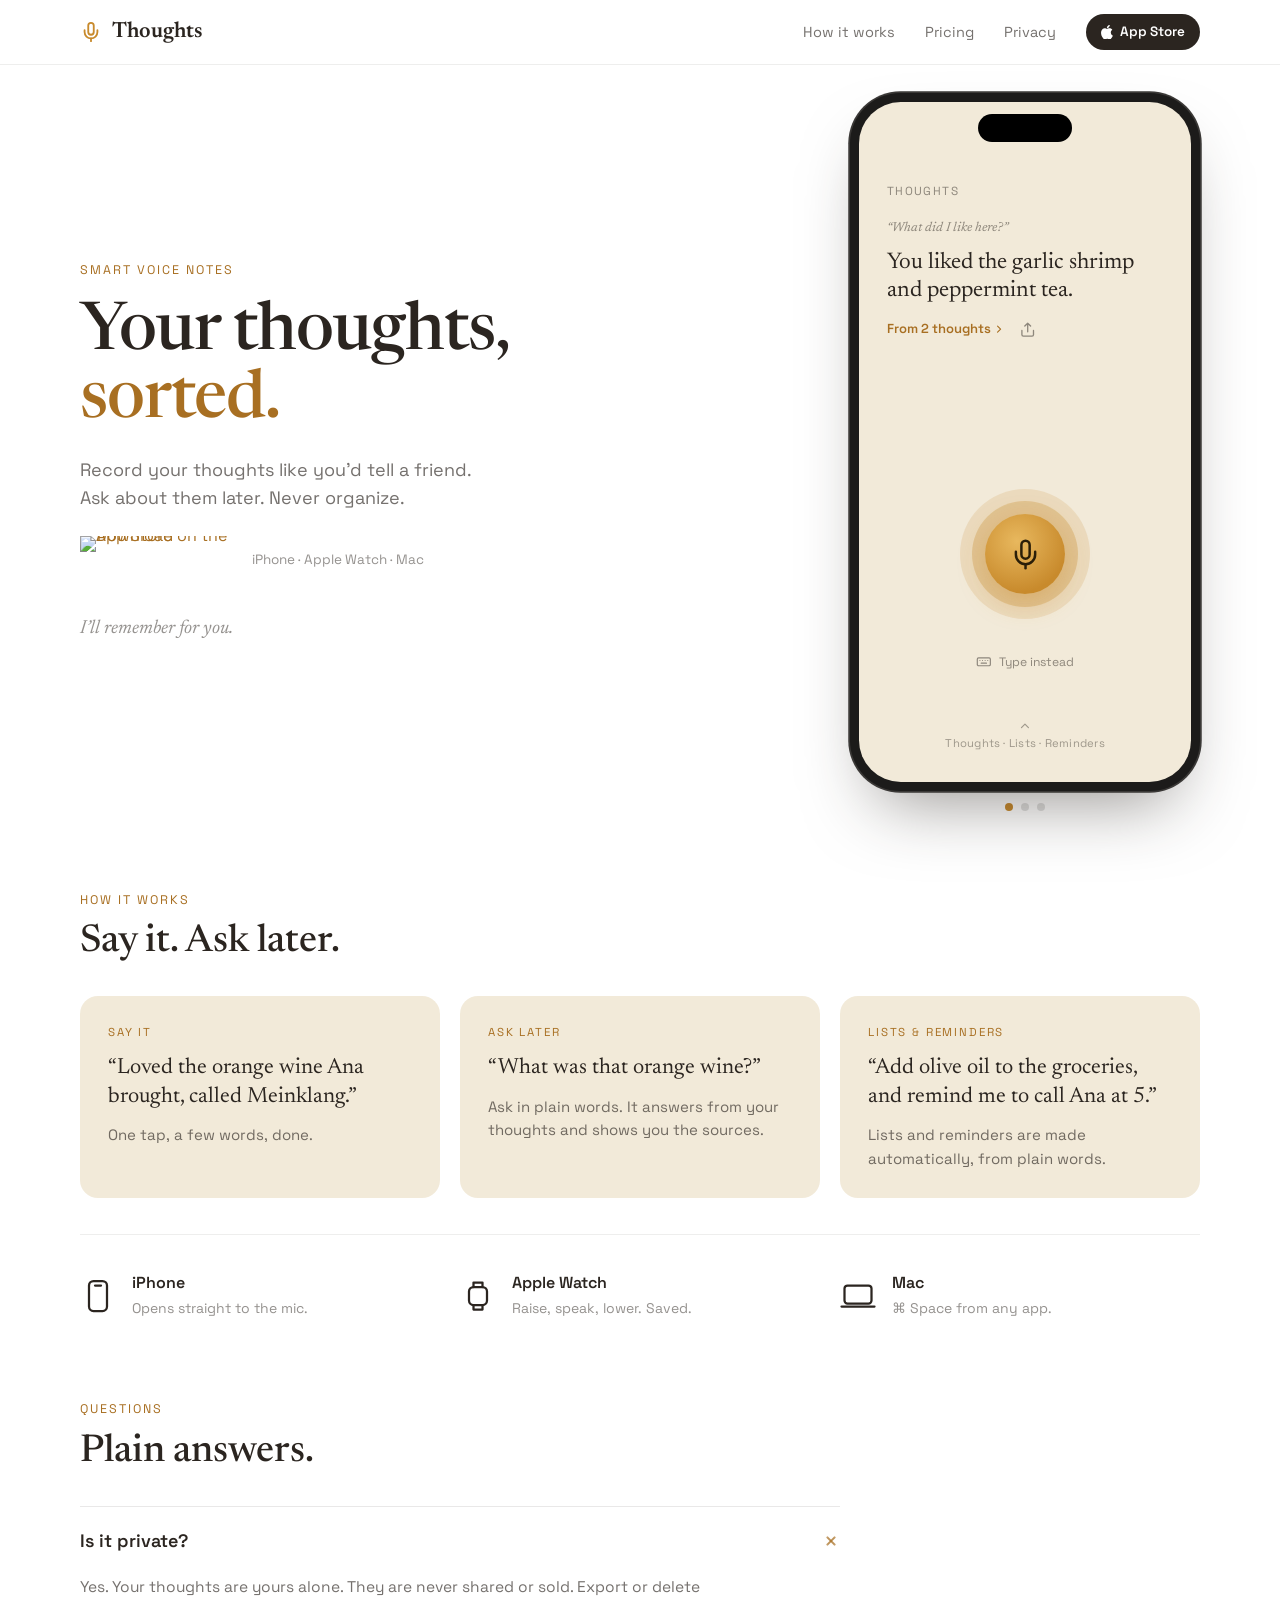
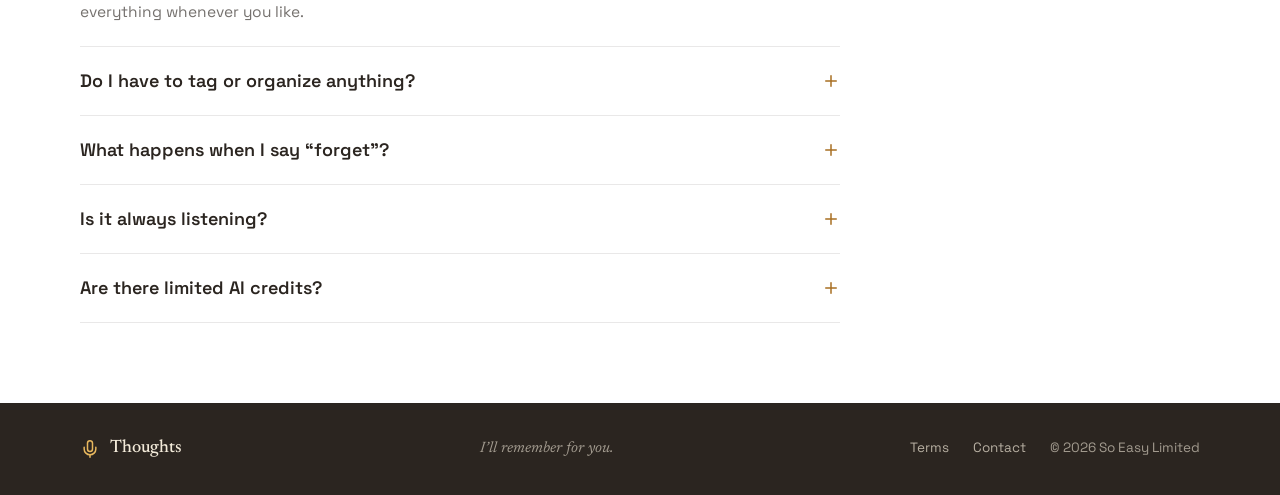
==== commit 489ab17a: "Rewords" ====
--- a/index.html
+++ b/index.html
@@ -212,17 +212,17 @@
         <div class="card">
           <p class="kick">Say it</p>
           <p class="serif said">&ldquo;Loved the orange wine Ana brought, called Meinklang.&rdquo;</p>
-          <p>One tap, a few words, done. No folders, no tags, no filing.</p>
+          <p>One tap, a few words, done.</p>
         </div>
         <div class="card">
           <p class="kick">Ask later</p>
           <p class="serif said">&ldquo;What was that orange wine?&rdquo;</p>
-          <p>Ask in plain words, weeks later. It finds the thought by meaning and shows you where the answer came from.</p>
+          <p>Ask in plain words. It answers from your thoughts and shows you the sources.</p>
         </div>
         <div class="card">
           <p class="kick">Lists &amp; reminders</p>
           <p class="serif said">&ldquo;Add olive oil to the groceries, and remind me to call Ana at 5.&rdquo;</p>
-          <p>Lists and reminders are made and updated for you, from plain words. No commands to learn.</p>
+          <p>Lists and reminders are made automatically, from plain words.</p>
         </div>
       </div>
 
@@ -253,7 +253,7 @@
         <details open><summary>Is it private?<svg><use href="#i-plus"/></svg></summary><p>Yes. Your thoughts are yours alone. They are never shared or sold. Export or delete everything whenever you like.</p></details>
         <details><summary>Do I have to tag or organize anything?<svg><use href="#i-plus"/></svg></summary><p>No, just speak or type. Time and place are attached quietly. When you ask, it finds thoughts by meaning, not by exact words.</p></details>
         <details><summary>What happens when I say &ldquo;forget&rdquo;?<svg><use href="#i-plus"/></svg></summary><p>They&rsquo;re forgotten for 30 days in case you change your mind, then are deleted for good.</p></details>
-        <details><summary>Is it always listening?<svg><use href="#i-plus"/></svg></summary><p>Never. It records only while you hold the mic. Not in the background, not in meetings.</p></details>
+        <details><summary>Is it always listening?<svg><use href="#i-plus"/></svg></summary><p>Never. It records only when you press the mic.</p></details>
         <details><summary>Are there limited AI credits?<svg><use href="#i-plus"/></svg></summary><p>No, one subscription covers unlimited usage on iPhone, Apple Watch and Mac. See <a href="pricing.html">Pricing</a> for the plans.</p></details>
       </div>
     </div>
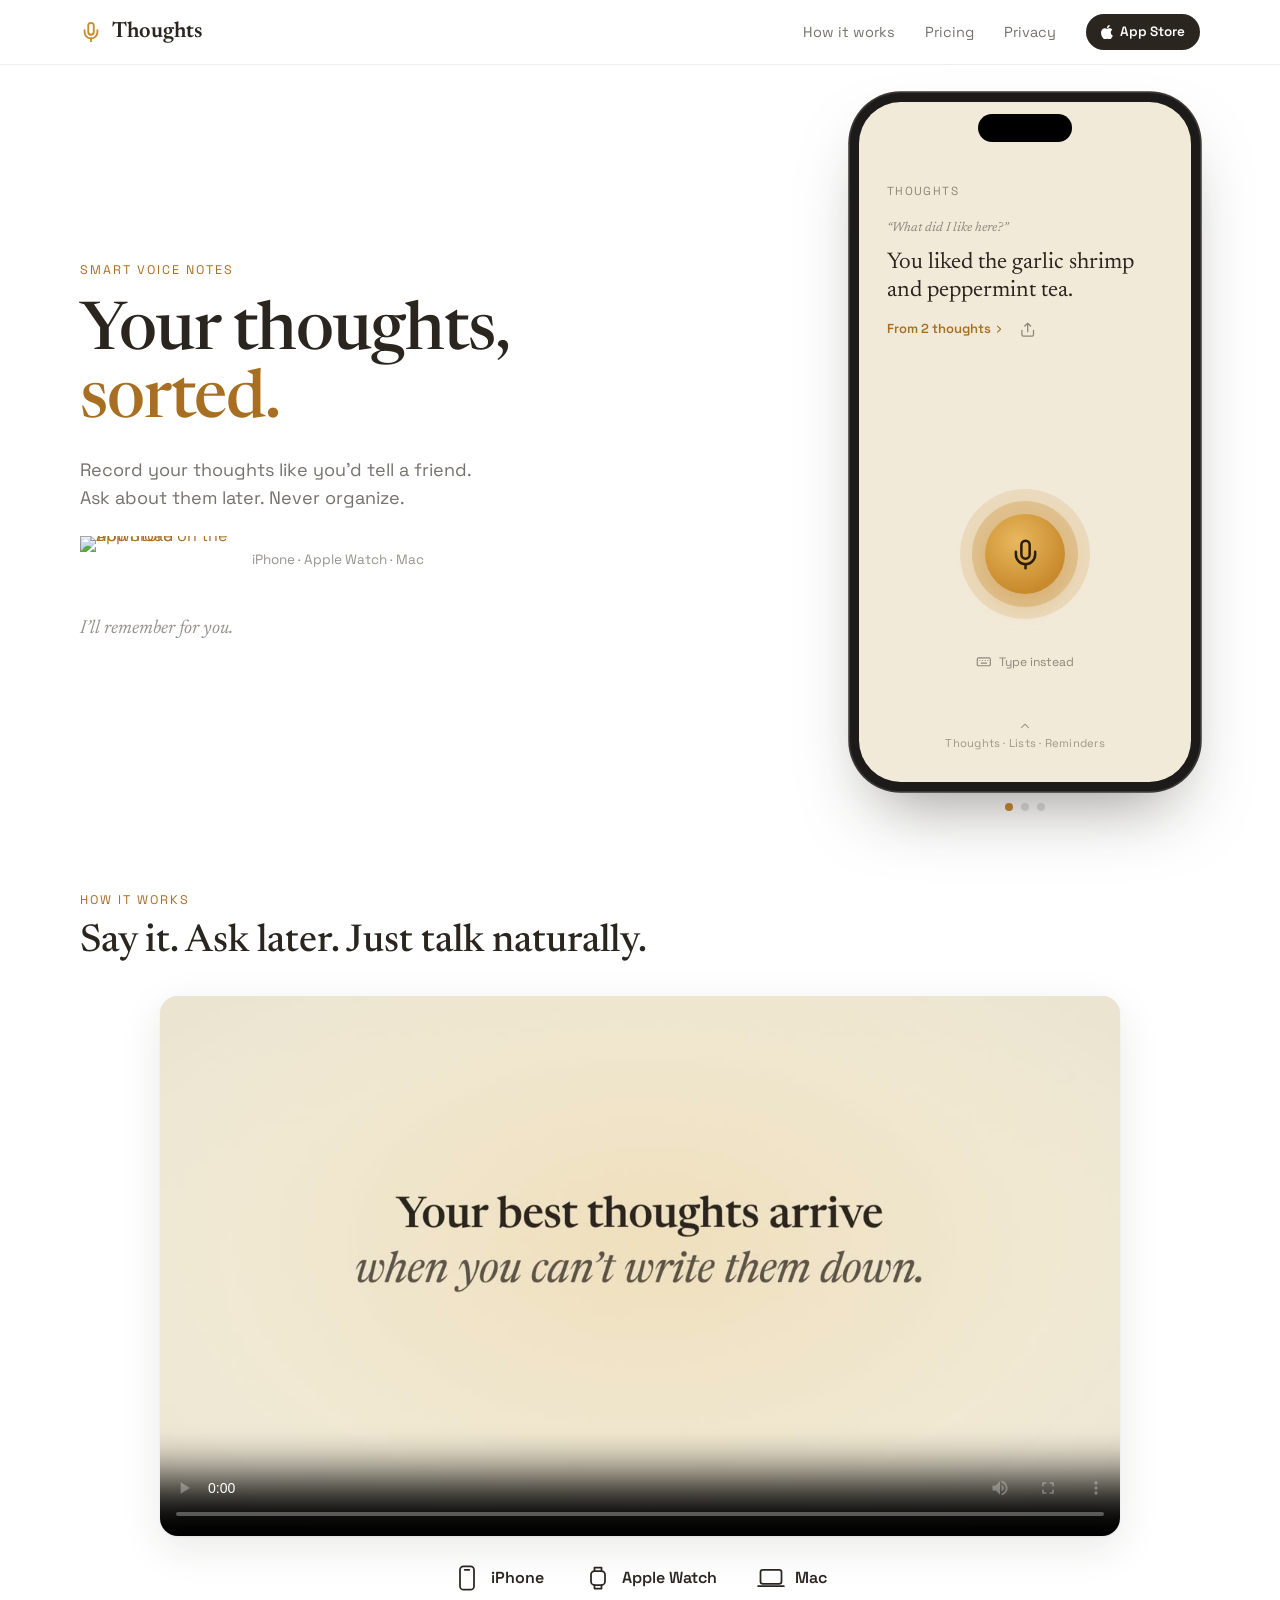
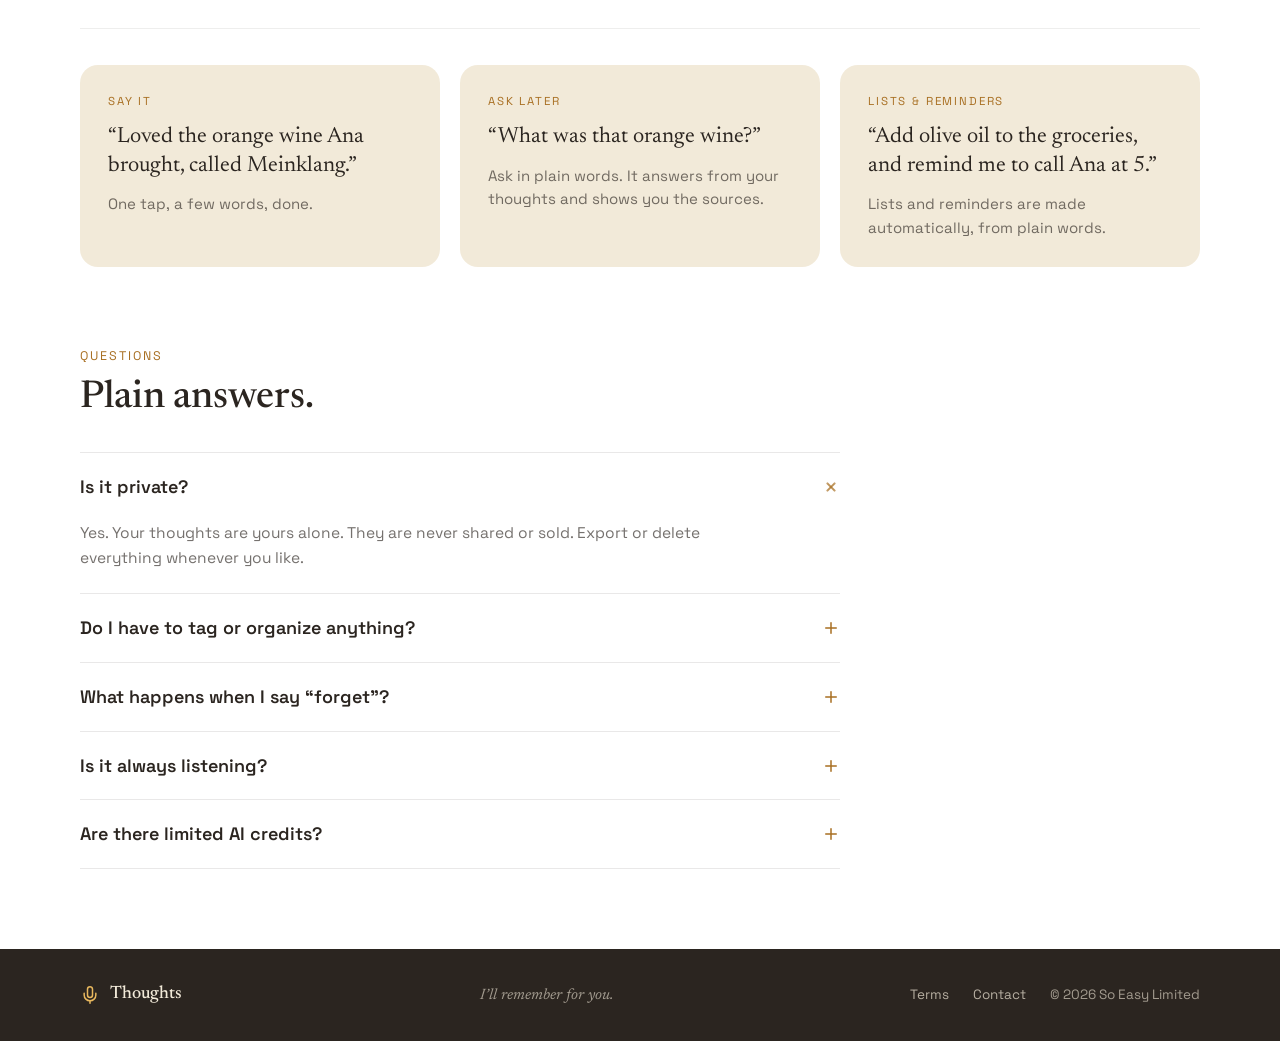
==== commit a55f3f8a: "Add launch video" ====
--- a/index.html
+++ b/index.html
@@ -206,8 +206,28 @@
     <div class="wrap">
       <div class="sec-head">
         <p class="kick">How it works</p>
-        <h2>Say it. Ask later.</h2>
-      </div>
+        <h2>Say it. Ask later. Just talk naturally.</h2>
+      </div>
+      <div class="watch">
+        <video class="film" controls playsinline preload="metadata" poster="thoughts-launch-poster.jpg">
+          <source src="thoughts-launch.mp4" type="video/mp4">
+        </video>
+        <div class="devices">
+          <div class="dev">
+            <svg viewBox="0 0 24 24"><rect x="6" y="2" width="12" height="20" rx="3"/><path d="M10 5h4"/></svg>
+            <b>iPhone</b>
+          </div>
+          <div class="dev">
+            <svg viewBox="0 0 24 24"><rect x="6" y="6" width="12" height="12" rx="3"/><path d="M9 6V3h6v3M9 18v3h6v-3"/></svg>
+            <b>Apple Watch</b>
+          </div>
+          <div class="dev">
+            <svg viewBox="0 0 24 24"><rect x="3" y="5" width="18" height="12" rx="2"/><path d="M1 19h22"/></svg>
+            <b>Mac</b>
+          </div>
+        </div>
+      </div>
+
       <div class="three">
         <div class="card">
           <p class="kick">Say it</p>
@@ -223,21 +243,6 @@
           <p class="kick">Lists &amp; reminders</p>
           <p class="serif said">&ldquo;Add olive oil to the groceries, and remind me to call Ana at 5.&rdquo;</p>
           <p>Lists and reminders are made automatically, from plain words.</p>
-        </div>
-      </div>
-
-      <div class="devices">
-        <div class="dev">
-          <svg viewBox="0 0 24 24"><rect x="6" y="2" width="12" height="20" rx="3"/><path d="M10 5h4"/></svg>
-          <div><b>iPhone</b><span>Opens straight to the mic.</span></div>
-        </div>
-        <div class="dev">
-          <svg viewBox="0 0 24 24"><rect x="6" y="6" width="12" height="12" rx="3"/><path d="M9 6V3h6v3M9 18v3h6v-3"/></svg>
-          <div><b>Apple Watch</b><span>Raise, speak, lower. Saved.</span></div>
-        </div>
-        <div class="dev">
-          <svg viewBox="0 0 24 24"><rect x="3" y="5" width="18" height="12" rx="2"/><path d="M1 19h22"/></svg>
-          <div><b>Mac</b><span>&#8984; Space from any app.</span></div>
         </div>
       </div>
     </div>
--- a/styles.css
+++ b/styles.css
@@ -211,11 +211,12 @@
 .three .kick { font-size: 11.5px; }
 .said { font-size: 22px; line-height: 1.3; }
 .three p:last-child { font-size: 15px; line-height: 1.55; color: var(--ink-65); }
-.devices { display: grid; grid-template-columns: repeat(3, minmax(0, 1fr)); gap: 20px; border-top: 1px solid rgba(43, 37, 32, 0.08); margin-top: 36px; padding-top: 36px; }
-.dev { display: flex; align-items: center; gap: 16px; }
-.dev svg { width: 36px; height: 36px; stroke-width: 1.5; flex: none; }
-.dev b { display: block; font-size: 16px; font-weight: 600; }
-.dev span { font-size: 14px; color: var(--ink-50); }
+.watch { border-bottom: 1px solid rgba(43, 37, 32, 0.08); margin-bottom: 36px; padding-bottom: 36px; }
+.devices { display: flex; justify-content: center; flex-wrap: wrap; gap: 12px 40px; margin-top: 28px; }
+.dev { display: flex; align-items: center; gap: 10px; }
+.dev svg { width: 28px; height: 28px; stroke-width: 1.5; flex: none; }
+.dev b { font-size: 16px; font-weight: 600; }
+.film { display: block; width: 100%; max-width: 960px; height: auto; aspect-ratio: 16 / 9; margin: 0 auto; border-radius: 18px; background: var(--paper); box-shadow: 0 1px 2px rgba(43, 37, 32, 0.06), 0 12px 40px rgba(43, 37, 32, 0.10); }
 
 /* FAQ */
 .faq { padding: 16px 0 80px; }
@@ -249,7 +250,7 @@
   .lede { max-width: 520px; }
   :root { --ps: 0.78; }
   .links a:not(.pill) { display: none; }
-  .three, .devices { grid-template-columns: 1fr; }
+  .three { grid-template-columns: 1fr; }
   .footer .wrap { flex-direction: column; align-items: flex-start; gap: 12px; }
 }
 @media (max-width: 480px) {
@@ -258,6 +259,10 @@
   h1 { font-size: 42px; }
   .lede { font-size: 16.5px; }
   .three .card { padding: 22px; }
+  .devices { gap: 10px 24px; }
+  .dev svg { width: 24px; height: 24px; }
+  .dev b { font-size: 14.5px; }
+  .film { border-radius: 12px; }
   .flinks { flex-wrap: wrap; gap: 14px; }
 }
 
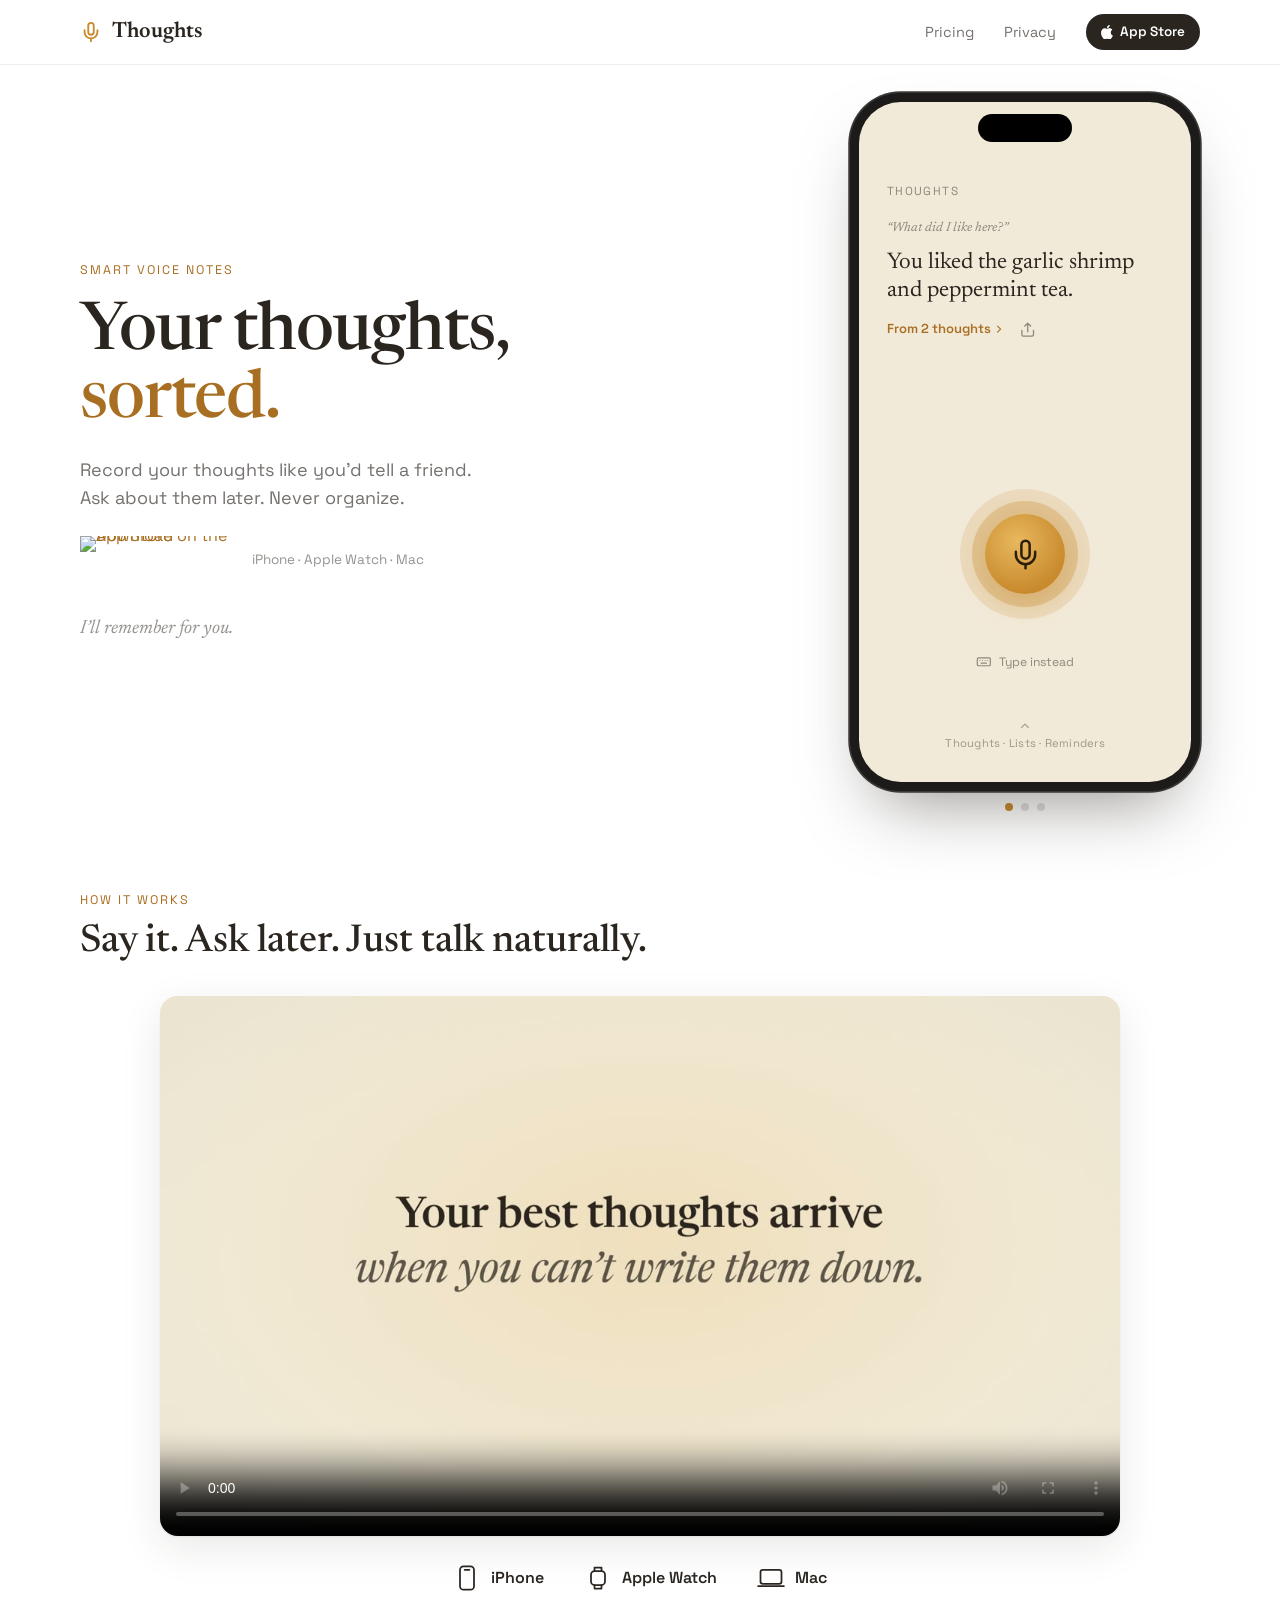
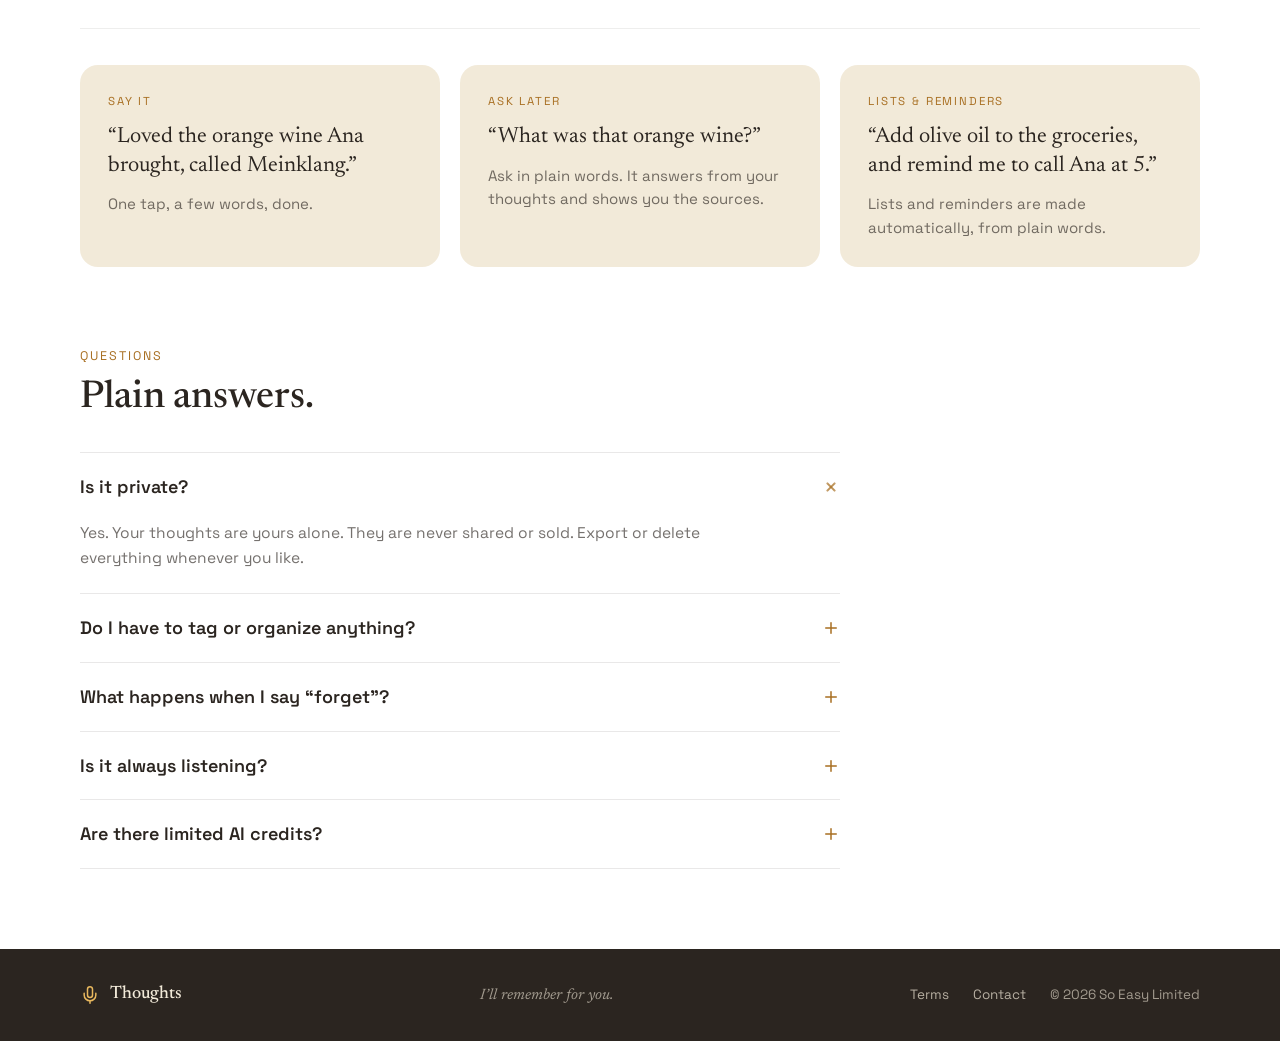
==== commit 25d3e00c: "Pricing and Privacy appear in the header on phone widths" ====
--- a/index.html
+++ b/index.html
@@ -45,7 +45,6 @@
       <b>Thoughts</b>
     </a>
     <nav class="links">
-      <a href="#how">How it works</a>
       <a href="pricing.html">Pricing</a>
       <a href="privacy.html">Privacy</a>
       <a class="pill" href="https://apps.apple.com/us/app/thoughts-easy-voice-memory/id6809778958"><svg><use href="#i-apple"/></svg><span>App Store</span></a>
--- a/styles.css
+++ b/styles.css
@@ -249,9 +249,10 @@
   .cta { justify-content: center; }
   .lede { max-width: 520px; }
   :root { --ps: 0.78; }
-  .links a:not(.pill) { display: none; }
+  .links { gap: 20px; }
   .three { grid-template-columns: 1fr; }
-  .footer .wrap { flex-direction: column; align-items: flex-start; gap: 12px; }
+  .footer .wrap { gap: 12px 20px; }
+  .ftag { display: none; }
 }
 @media (max-width: 480px) {
   :root { --ps: 0.62; }
@@ -259,12 +260,17 @@
   h1 { font-size: 42px; }
   .lede { font-size: 16.5px; }
   .three .card { padding: 22px; }
+  .links { gap: 16px; }
+  .links .pill { width: 34px; height: 34px; padding: 0; justify-content: center; }
+  .links .pill span { position: absolute; width: 1px; height: 1px; overflow: hidden; clip: rect(0 0 0 0); white-space: nowrap; }
   .devices { gap: 10px 24px; }
   .dev svg { width: 24px; height: 24px; }
   .dev b { font-size: 14.5px; }
   .film { border-radius: 12px; }
   .flinks { flex-wrap: wrap; gap: 14px; }
 }
+
+@media (max-width: 360px) { .links { gap: 12px; font-size: 13.5px; } }
 
 /* ---------- Sub-pages (pricing / privacy / terms) ---------- */
 .page { padding: 40px 0 80px; }
